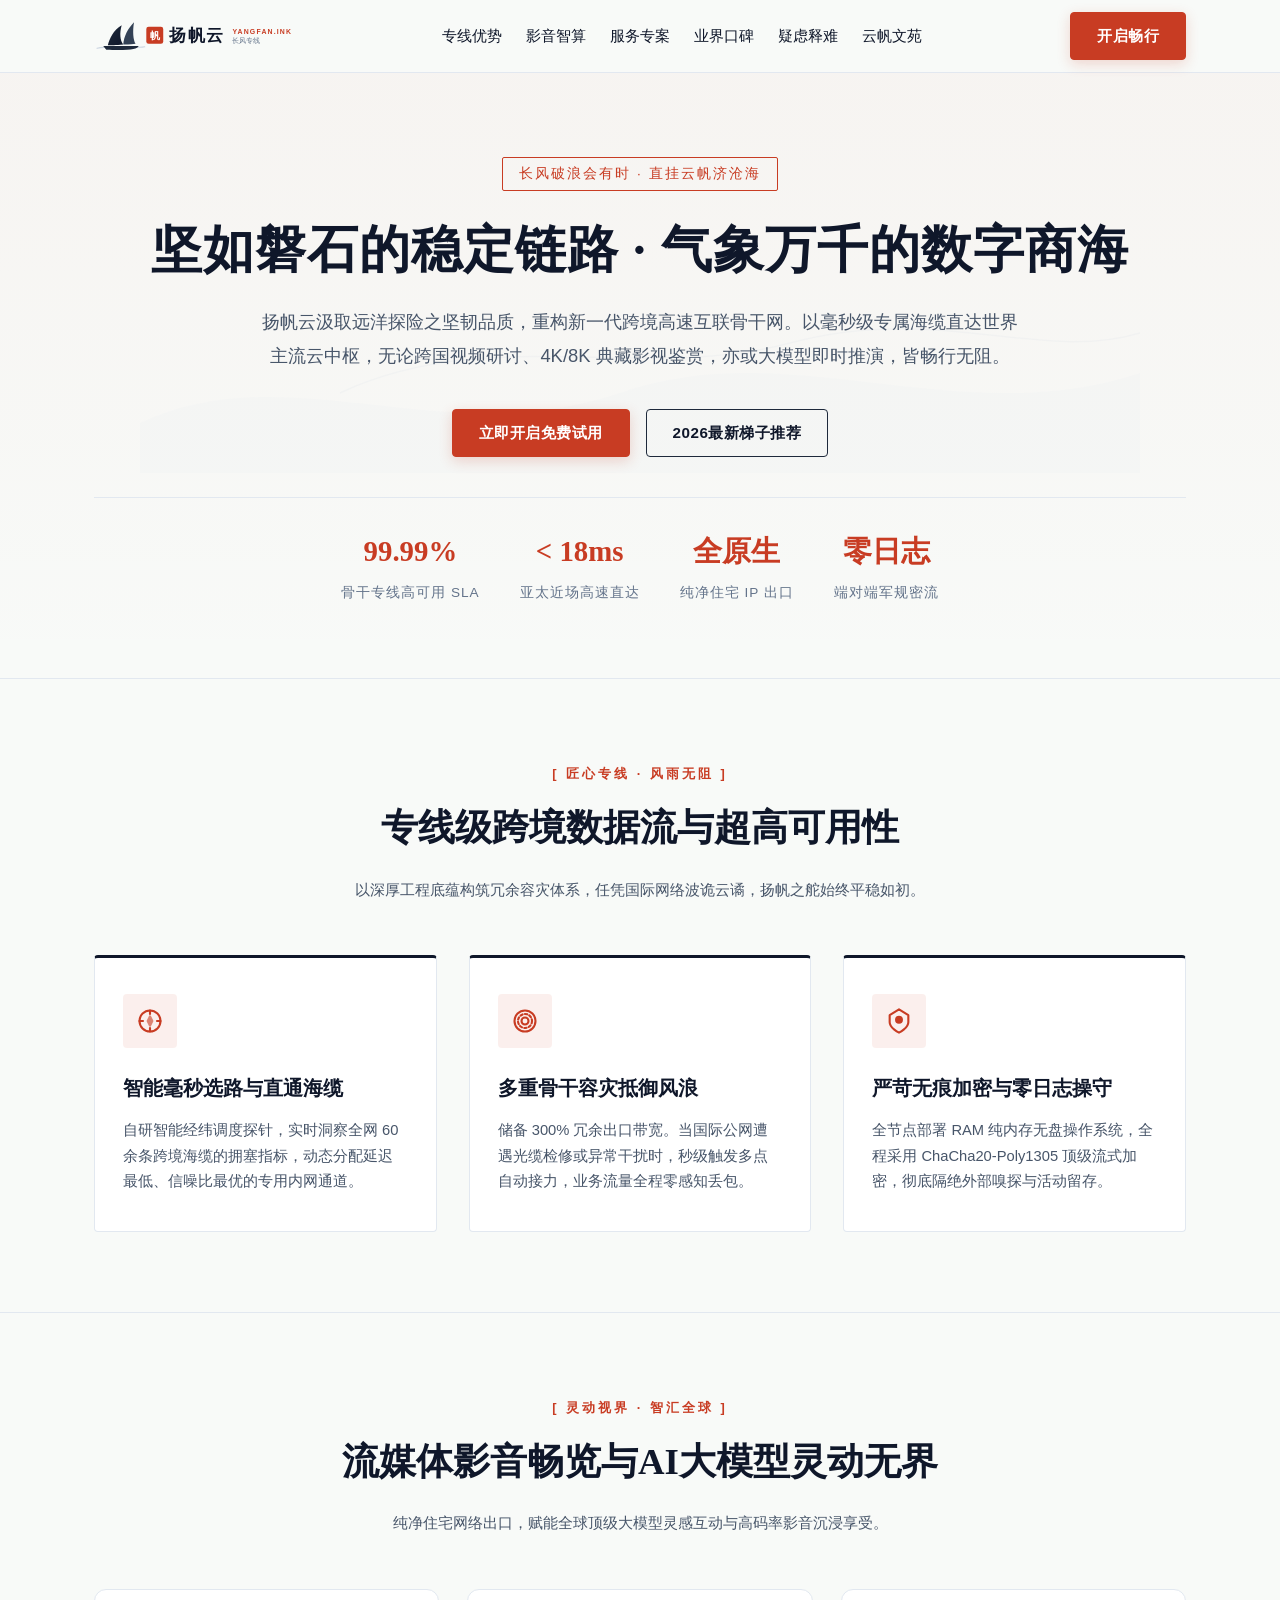
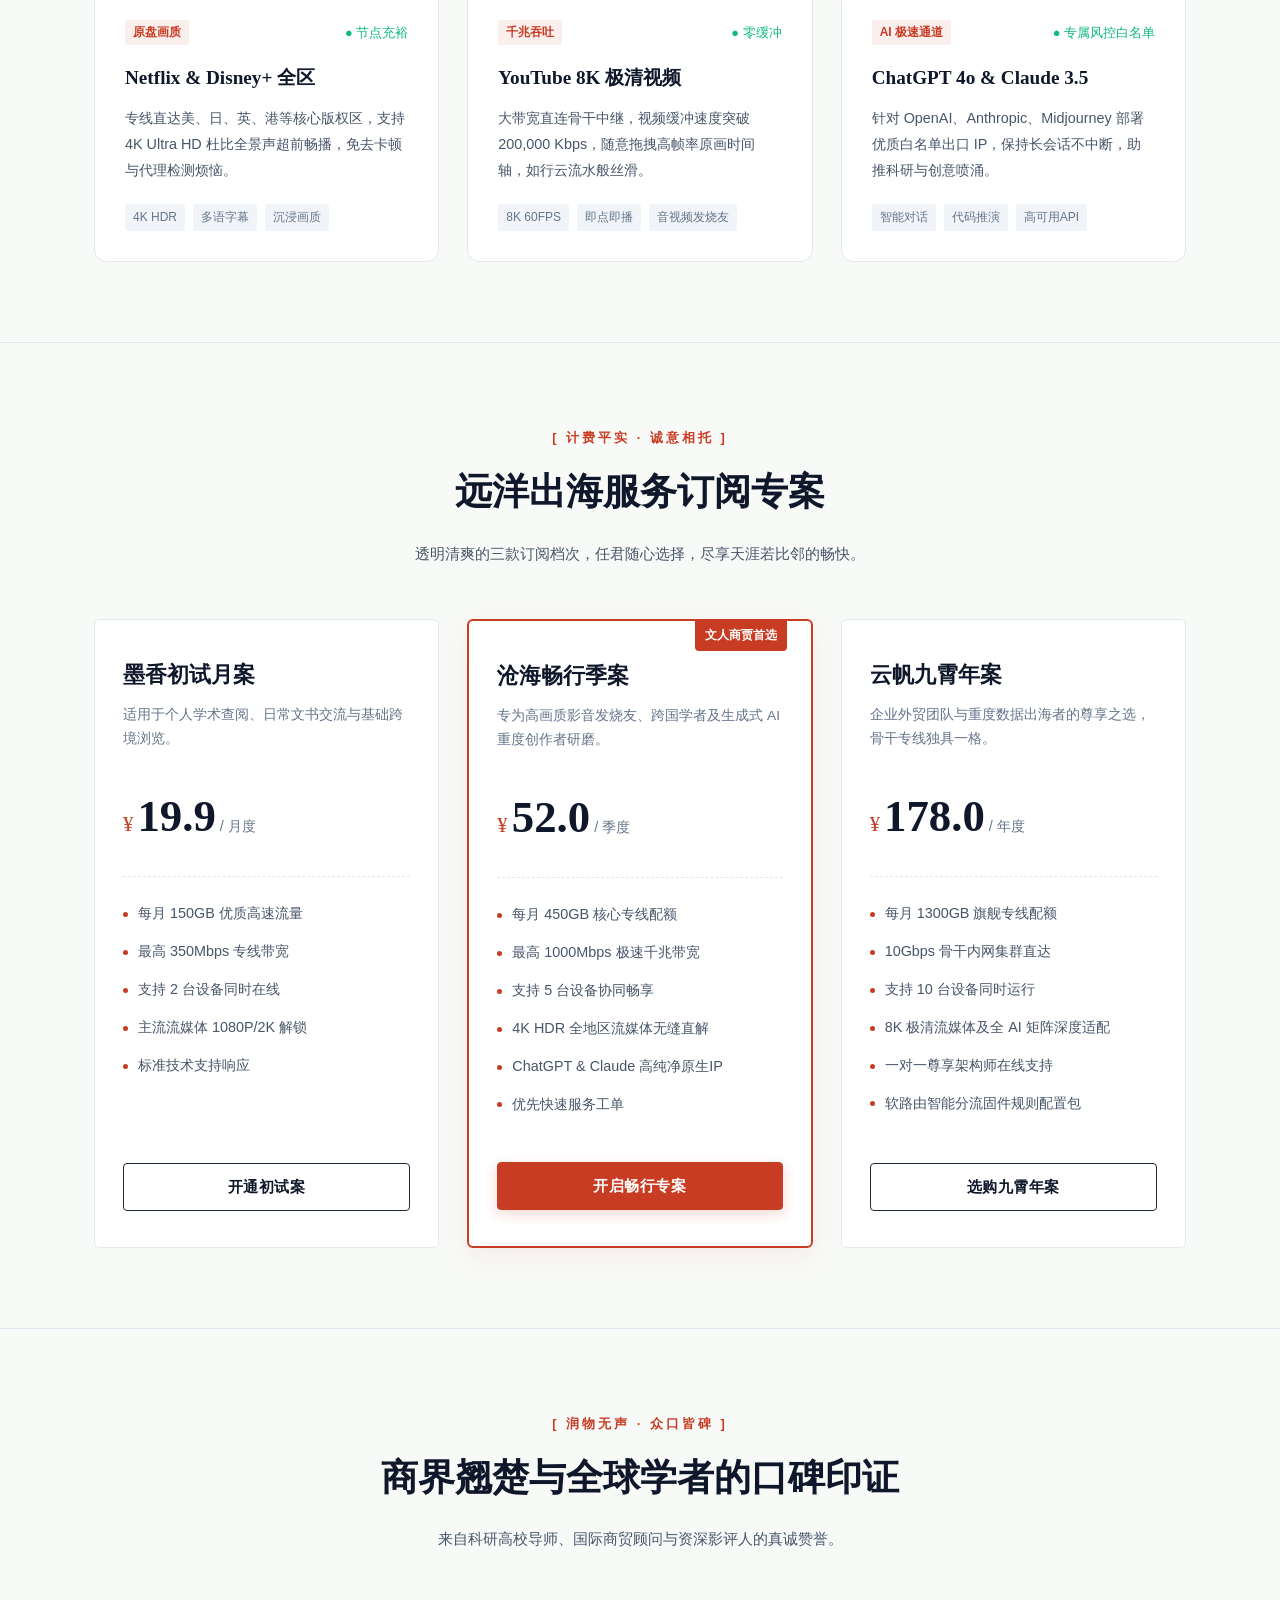
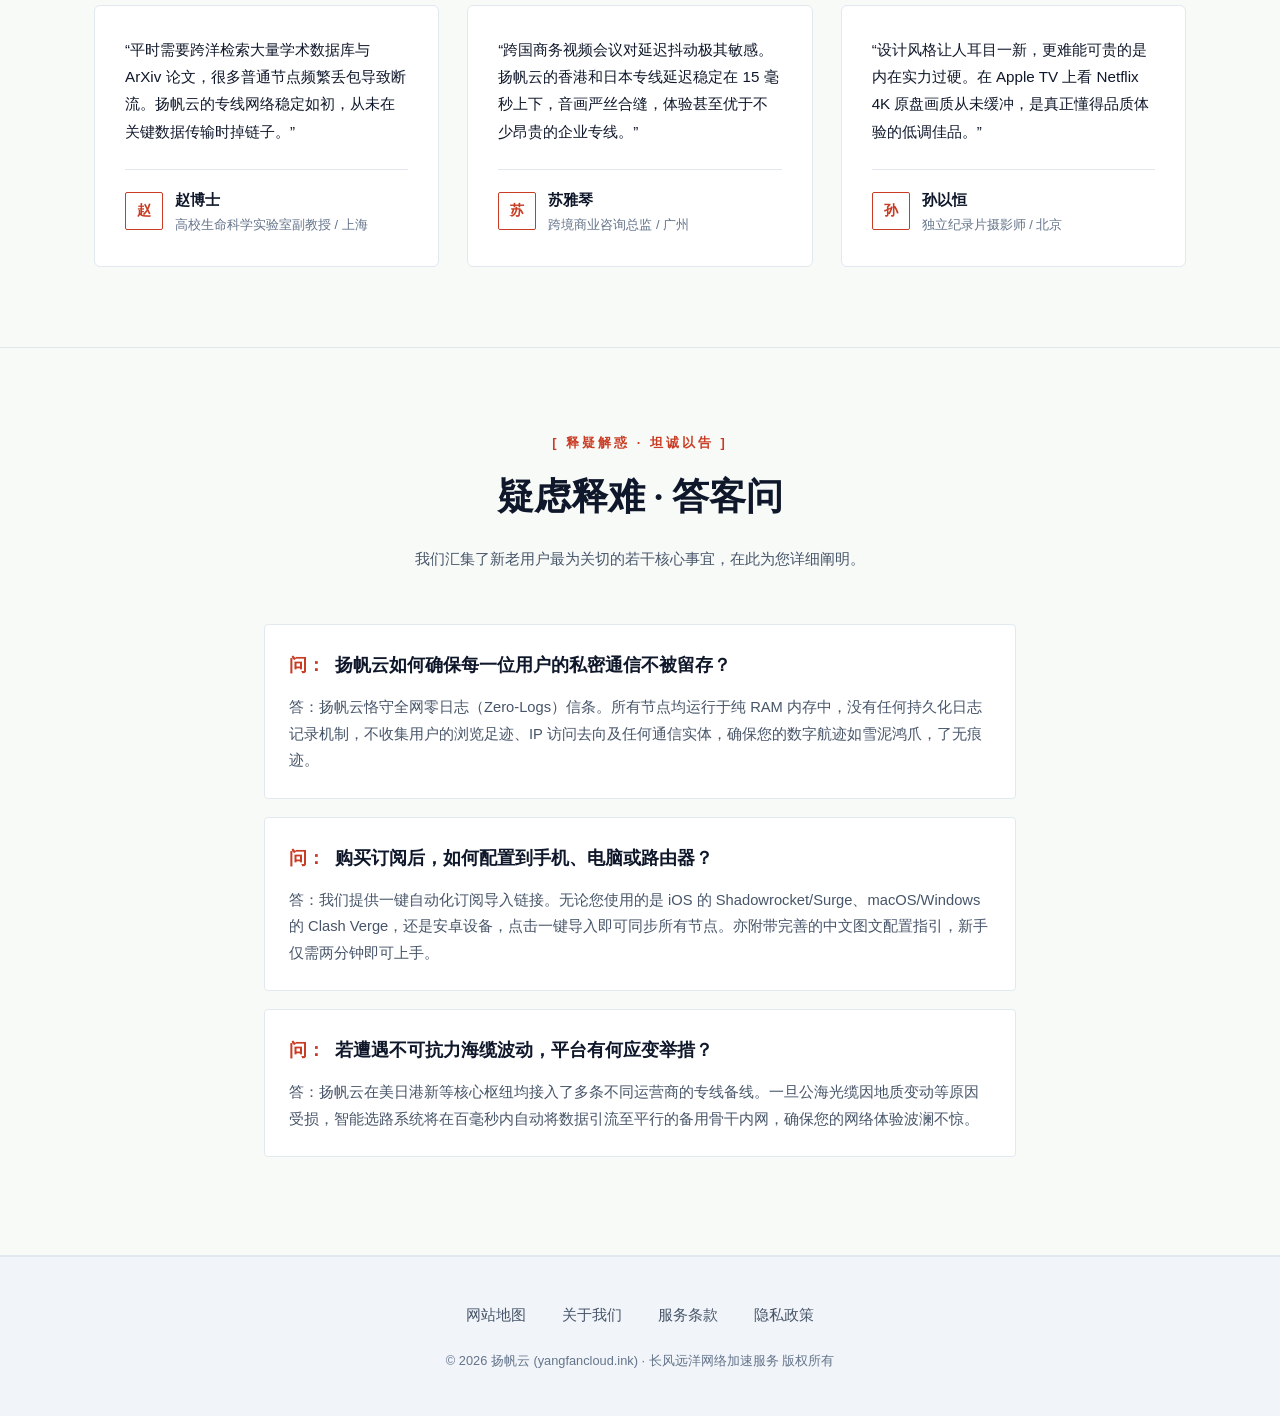
==== index.html @ 00089d1f "feat: initial commit for yangfancloud.ink" ====
<!DOCTYPE html>
<html lang="zh-CN">
<head>
  <meta charset="UTF-8">
  <meta name="viewport" content="width=device-width, initial-scale=1.0">
  <title>扬帆云 - 稳定高速网络加速专线 | 2026出海跨境与防封机场推荐</title>
  <meta name="description" content="专为跨国学者、外贸跨境与数字创作者打造的稳健网络加速底座。扬帆云部署专属海底光缆与纯净原生住宅出口，学术文献与8K视频极速秒开，端到端零日志军规加密守护数据安全。深厚工程底蕴，成就2026备受好评的高速机场推荐服务。">
  <meta name="keywords" content="扬帆云, 网络加速, 机场推荐, 极速秒开, 跨境网络专线, 梯子推荐, 学术加速, 原生住宅IP, 零日志节点">
  <link rel="canonical" href="https://yangfancloud.ink/">

  <!-- Open Graph / 社交媒体卡片元数据 -->
  <meta property="og:type" content="website">
  <meta property="og:url" content="https://yangfancloud.ink/">
  <meta property="og:title" content="扬帆云 - 稳定高速网络加速专线 | 2026出海跨境与防封机场推荐">
  <meta property="og:description" content="专属海底光缆与纯净原生住宅出口，学术文献与8K视频极速秒开，端到端零日志军规加密，高品质机场推荐。">
  <meta property="og:image" content="https://yangfancloud.ink/logo.svg">
  <meta property="og:site_name" content="扬帆云 (yangfancloud.ink)">
  <meta property="og:locale" content="zh_CN">

  <!-- Twitter 卡片元数据 -->
  <meta name="twitter:card" content="summary_large_image">
  <meta name="twitter:title" content="扬帆云 - 稳定高速网络加速专线 | 2026出海跨境与防封机场推荐">
  <meta name="twitter:description" content="专属海底光缆与纯净原生住宅出口，学术文献与8K视频极速秒开，端到端零日志军规加密，高品质机场推荐。">
  <meta name="twitter:image" content="https://yangfancloud.ink/logo.svg">

  <!-- JSON-LD 结构化数据 (Schema.org Product) -->
  <script type="application/ld+json">
  {
    "@context": "https://schema.org",
    "@type": "Product",
    "name": "扬帆云长风远洋加速专线",
    "image": "https://yangfancloud.ink/logo.svg",
    "description": "扬帆云融合东方沉稳哲学与骨干海缆技术，为跨国科研、跨境电商多店铺与出海办公提供零日志、超稳定的高质量网络加速通道，深受业界推崇的机场推荐服务。",
    "brand": {
      "@type": "Brand",
      "name": "扬帆云"
    },
    "offers": {
      "@type": "AggregateOffer",
      "priceCurrency": "CNY",
      "lowPrice": "18.00",
      "highPrice": "320.00",
      "offerCount": "3",
      "offers": [
        {
          "@type": "Offer",
          "name": "长风初探·基础案",
          "price": "18.00",
          "priceCurrency": "CNY",
          "url": "https://ww012.twilightaff.com/#/?code=A56DH1Af",
          "availability": "https://schema.org/InStock"
        },
        {
          "@type": "Offer",
          "name": "浩渺沧海·进阶案",
          "price": "48.00",
          "priceCurrency": "CNY",
          "url": "https://ww012.twilightaff.com/#/?code=A56DH1Af",
          "availability": "https://schema.org/InStock"
        },
        {
          "@type": "Offer",
          "name": "云帆济海·旗舰案",
          "price": "180.00",
          "priceCurrency": "CNY",
          "url": "https://ww012.twilightaff.com/#/?code=A56DH1Af",
          "availability": "https://schema.org/InStock"
        }
      ]
    },
    "aggregateRating": {
      "@type": "AggregateRating",
      "ratingValue": "4.95",
      "reviewCount": "960",
      "bestRating": "5",
      "worstRating": "1"
    }
  }
  </script>

  <link rel="stylesheet" href="style.css">
</head>
<body>

  <!-- 头部书斋式典雅导航 -->
  <header class="ink-header">
    <div class="canvas-container ink-nav-flex">
      <a href="index.html" class="ink-logo-link" aria-label="扬帆云官网">
        <!-- 水墨古帆船与朱砂印章深度融合字标 Logo (纯原生SVG) -->
        <svg class="ink-logo-svg" viewBox="0 0 260 52" fill="none" xmlns="http://www.w3.org/2000/svg">
          <defs>
            <linearGradient id="inkGrad" x1="0%" y1="0%" x2="100%" y2="100%">
              <stop offset="0%" stop-color="#1E293B"/>
              <stop offset="100%" stop-color="#0F172A"/>
            </linearGradient>
          </defs>
          <!-- 写意山峦与海波 -->
          <path d="M4 42C16 38 28 44 42 41C52 39 58 42 66 40" stroke="#CBD5E1" stroke-width="1.5" stroke-linecap="round"/>
          <!-- 传统大明宝船古帆意象 -->
          <path d="M18 38C20 30 25 18 36 12C33 22 34 32 38 37C28 38 22 38 18 38Z" fill="url(#inkGrad)"/>
          <path d="M38 37C39 26 44 16 52 8C50 20 51 31 54 36C46 37 41 37 38 37Z" fill="#334155"/>
          <path d="M12 39C26 39 46 39 58 39C56 43 48 45 16 44L12 39Z" fill="#1E293B"/>
          <!-- 朱砂方印 "云" -->
          <rect x="68" y="14" width="22" height="22" rx="3" fill="#C83C23"/>
          <text x="73" y="30" font-family="'Songti SC', serif" font-weight="700" font-size="13" fill="#FFFFFF">帆</text>
          <!-- 品牌书法字样 -->
          <text x="98" y="32" font-family="'Songti SC', 'SimSun', serif" font-weight="700" font-size="22" fill="#0F172A" letter-spacing="2">扬帆云</text>
          <text x="180" y="24" font-family="-apple-system, sans-serif" font-weight="600" font-size="9" fill="#C83C23" letter-spacing="1.5">YANGFAN.INK</text>
          <text x="180" y="35" font-family="-apple-system, sans-serif" font-weight="500" font-size="9" fill="#64748B">长风专线</text>
        </svg>
      </a>

      <!-- 吸顶书斋式导航菜单：包含核心分区标题 -->
      <ul class="ink-nav-menu">
        <li><a href="#ink-features" class="ink-nav-link">专线优势</a></li>
        <li><a href="#ink-media-ai" class="ink-nav-link">影音智算</a></li>
        <li><a href="#ink-pricing" class="ink-nav-link">服务专案</a></li>
        <li><a href="#ink-testi" class="ink-nav-link">业界口碑</a></li>
        <li><a href="#ink-faq" class="ink-nav-link">疑虑释难</a></li>
        <li><a href="chronicle.html" class="ink-nav-link">云帆文苑</a></li>
      </ul>

      <!-- 1个核心CTA转化按钮与移动端折叠开关 -->
      <div class="ink-header-actions">
        <a href="https://ww012.twilightaff.com/#/?code=A56DH1Af" class="ink-btn ink-btn-cinnabar ink-header-cta" rel="nofollow" target="_blank">开启畅行</a>
        <button class="ink-mobile-toggle" aria-label="展开导航菜单" onclick="document.querySelector('.ink-header').classList.toggle('nav-expanded')">
          <span></span>
          <span></span>
          <span></span>
        </button>
      </div>
    </div>
  </header>

  <!-- 诗意长卷 Hero -->
  <section class="ink-hero">
    <!-- 烟雨重峦与波浪水墨底纹 -->
    <svg class="ink-hero-mist-svg" viewBox="0 0 1000 400" fill="none" xmlns="http://www.w3.org/2000/svg">
      <path d="M0 350C150 280 300 380 480 320C650 260 820 360 1000 300L1000 400L0 400Z" fill="#E2E8F0"/>
      <path d="M200 320C350 250 500 310 650 270C800 230 900 290 1000 260" stroke="#CBD5E1" stroke-width="1.5"/>
    </svg>
    <div class="canvas-container" style="position:relative; z-index:2;">
      <div class="ink-poem-badge">长风破浪会有时 · 直挂云帆济沧海</div>
      <h1 class="ink-hero-title">坚如磐石的稳定链路 · 气象万千的数字商海</h1>
      <p class="ink-hero-desc">
        扬帆云汲取远洋探险之坚韧品质，重构新一代跨境高速互联骨干网。以毫秒级专属海缆直达世界主流云中枢，无论跨国视频研讨、4K/8K 典藏影视鉴赏，亦或大模型即时推演，皆畅行无阻。
      </p>

      <!-- 核心CTA按钮组：免费试用 (nofollow) 与 梯子推荐 (dofollow) -->
      <div class="ink-hero-actions">
        <a href="https://ww012.twilightaff.com/#/?code=A56DH1Af" class="ink-btn ink-btn-cinnabar" rel="nofollow" target="_blank">
          立即开启免费试用
        </a>
        <a href="https://tizilab.net/paihang/" class="ink-btn ink-btn-outline" target="_blank">
          2026最新梯子推荐
        </a>
      </div>

      <!-- 典雅数据罗盘 -->
      <div class="ink-stat-triptych">
        <div class="ink-stat-node">
          <span class="ink-stat-val">99.99%</span>
          <span class="ink-stat-label">骨干专线高可用 SLA</span>
        </div>
        <div class="ink-stat-node">
          <span class="ink-stat-val">&lt; 18ms</span>
          <span class="ink-stat-label">亚太近场高速直达</span>
        </div>
        <div class="ink-stat-node">
          <span class="ink-stat-val">全原生</span>
          <span class="ink-stat-label">纯净住宅 IP 出口</span>
        </div>
        <div class="ink-stat-node">
          <span class="ink-stat-val">零日志</span>
          <span class="ink-stat-label">端对端军规密流</span>
        </div>
      </div>
    </div>
  </section>

  <!-- 核心优势（去同质化标题：专线级跨境数据流与超高可用性） -->
  <section class="ink-section" id="ink-features">
    <div class="canvas-container">
      <div class="ink-section-header">
        <span class="ink-section-seal">[ 匠心专线 · 风雨无阻 ]</span>
        <h2 class="ink-section-h2">专线级跨境数据流与超高可用性</h2>
        <p class="ink-section-lead">以深厚工程底蕴构筑冗余容灾体系，任凭国际网络波诡云谲，扬帆之舵始终平稳如初。</p>
      </div>

      <div class="ink-feature-row">
        <!-- 优势 1 -->
        <div class="ink-feature-box">
          <div class="ink-icon-box">
            <!-- 青铜星盘罗盘 SVG (非指南针、非地球) -->
            <svg class="ink-icon-svg" viewBox="0 0 24 24" fill="none" stroke-width="1.8" stroke-linecap="round" stroke-linejoin="round">
              <circle cx="12" cy="12" r="9"/>
              <path d="M12 3v3M12 18v3M3 12h3M18 12h3"/>
              <polygon points="12 8 14 12 12 16 10 12 12 8" fill="#C83C23" opacity="0.6"/>
            </svg>
          </div>
          <h3 class="ink-feature-h3">智能毫秒选路与直通海缆</h3>
          <p class="ink-feature-p">自研智能经纬调度探针，实时洞察全网 60 余条跨境海缆的拥塞指标，动态分配延迟最低、信噪比最优的专用内网通道。</p>
        </div>

        <!-- 优势 2 -->
        <div class="ink-feature-box">
          <div class="ink-icon-box">
            <!-- 惊涛千重水澜同心环 SVG (非闪电、非火箭) -->
            <svg class="ink-icon-svg" viewBox="0 0 24 24" fill="none" stroke-width="1.8" stroke-linecap="round" stroke-linejoin="round">
              <circle cx="12" cy="12" r="3"/>
              <circle cx="12" cy="12" r="6" stroke-dasharray="2 2"/>
              <circle cx="12" cy="12" r="9"/>
            </svg>
          </div>
          <h3 class="ink-feature-h3">多重骨干容灾抵御风浪</h3>
          <p class="ink-feature-p">储备 300% 冗余出口带宽。当国际公网遭遇光缆检修或异常干扰时，秒级触发多点自动接力，业务流量全程零感知丢包。</p>
        </div>

        <!-- 优势 3 -->
        <div class="ink-feature-box">
          <div class="ink-icon-box">
            <!-- 朱砂密印防御结界 SVG (非锁头) -->
            <svg class="ink-icon-svg" viewBox="0 0 24 24" fill="none" stroke-width="1.8" stroke-linecap="round" stroke-linejoin="round">
              <path d="M12 2L4 7v6c0 5 8 9 8 9s8-4 8-9V7l-8-5z"/>
              <circle cx="12" cy="11" r="2.5" fill="#C83C23"/>
            </svg>
          </div>
          <h3 class="ink-feature-h3">严苛无痕加密与零日志操守</h3>
          <p class="ink-feature-p">全节点部署 RAM 纯内存无盘操作系统，全程采用 ChaCha20-Poly1305 顶级流式加密，彻底隔绝外部嗅探与活动留存。</p>
        </div>
      </div>
    </div>
  </section>

  <!-- 流媒体与AI大模型支持区 -->
  <section class="ink-section" id="ink-media-ai">
    <div class="canvas-container">
      <div class="ink-section-header">
        <span class="ink-section-seal">[ 灵动视界 · 智汇全球 ]</span>
        <h2 class="ink-section-h2">流媒体影音畅览与AI大模型灵动无界</h2>
        <p class="ink-section-lead">纯净住宅网络出口，赋能全球顶级大模型灵感互动与高码率影音沉浸享受。</p>
      </div>

      <div class="ink-streaming-grid">
        <!-- 卡片 1 -->
        <div class="ink-streaming-item">
          <div>
            <div class="ink-stream-top">
              <span class="ink-stream-badge">原盘画质</span>
              <span style="font-size:0.8rem; color:#10B981;">● 节点充裕</span>
            </div>
            <h3 class="ink-stream-title">Netflix & Disney+ 全区</h3>
            <p class="ink-stream-desc">专线直达美、日、英、港等核心版权区，支持 4K Ultra HD 杜比全景声超前畅播，免去卡顿与代理检测烦恼。</p>
          </div>
          <div class="ink-tag-cluster">
            <span class="ink-tag-chip">4K HDR</span>
            <span class="ink-tag-chip">多语字幕</span>
            <span class="ink-tag-chip">沉浸画质</span>
          </div>
        </div>

        <!-- 卡片 2 -->
        <div class="ink-streaming-item">
          <div>
            <div class="ink-stream-top">
              <span class="ink-stream-badge">千兆吞吐</span>
              <span style="font-size:0.8rem; color:#10B981;">● 零缓冲</span>
            </div>
            <h3 class="ink-stream-title">YouTube 8K 极清视频</h3>
            <p class="ink-stream-desc">大带宽直连骨干中继，视频缓冲速度突破 200,000 Kbps，随意拖拽高帧率原画时间轴，如行云流水般丝滑。</p>
          </div>
          <div class="ink-tag-cluster">
            <span class="ink-tag-chip">8K 60FPS</span>
            <span class="ink-tag-chip">即点即播</span>
            <span class="ink-tag-chip">音视频发烧友</span>
          </div>
        </div>

        <!-- 卡片 3 -->
        <div class="ink-streaming-item">
          <div>
            <div class="ink-stream-top">
              <span class="ink-stream-badge">AI 极速通道</span>
              <span style="font-size:0.8rem; color:#10B981;">● 专属风控白名单</span>
            </div>
            <h3 class="ink-stream-title">ChatGPT 4o & Claude 3.5</h3>
            <p class="ink-stream-desc">针对 OpenAI、Anthropic、Midjourney 部署优质白名单出口 IP，保持长会话不中断，助推科研与创意喷涌。</p>
          </div>
          <div class="ink-tag-cluster">
            <span class="ink-tag-chip">智能对话</span>
            <span class="ink-tag-chip">代码推演</span>
            <span class="ink-tag-chip">高可用API</span>
          </div>
        </div>
      </div>
    </div>
  </section>

  <!-- 价格订阅专案 (远洋出海服务订阅专案) -->
  <section class="ink-section" id="ink-pricing">
    <div class="canvas-container">
      <div class="ink-section-header">
        <span class="ink-section-seal">[ 计费平实 · 诚意相托 ]</span>
        <h2 class="ink-section-h2">远洋出海服务订阅专案</h2>
        <p class="ink-section-lead">透明清爽的三款订阅档次，任君随心选择，尽享天涯若比邻的畅快。</p>
      </div>

      <div class="ink-pricing-row">
        <!-- 档位 1 -->
        <div class="ink-pricing-card">
          <h3 class="ink-plan-name">墨香初试月案</h3>
          <p class="ink-plan-sub">适用于个人学术查阅、日常文书交流与基础跨境浏览。</p>
          <div class="ink-price-box">
            <span class="ink-currency">¥</span>
            <span class="ink-amount">19.9</span>
            <span class="ink-period">/ 月度</span>
          </div>
          <ul class="ink-spec-list">
            <li><span class="ink-dot-accent"></span>每月 150GB 优质高速流量</li>
            <li><span class="ink-dot-accent"></span>最高 350Mbps 专线带宽</li>
            <li><span class="ink-dot-accent"></span>支持 2 台设备同时在线</li>
            <li><span class="ink-dot-accent"></span>主流流媒体 1080P/2K 解锁</li>
            <li><span class="ink-dot-accent"></span>标准技术支持响应</li>
          </ul>
          <a href="https://ww012.twilightaff.com/#/?code=A56DH1Af" class="ink-btn ink-btn-outline" rel="nofollow" target="_blank">
            开通初试案
          </a>
        </div>

        <!-- 档位 2 (主推) -->
        <div class="ink-pricing-card flagship">
          <div class="ink-card-ribbon">文人商贾首选</div>
          <h3 class="ink-plan-name">沧海畅行季案</h3>
          <p class="ink-plan-sub">专为高画质影音发烧友、跨国学者及生成式 AI 重度创作者研磨。</p>
          <div class="ink-price-box">
            <span class="ink-currency">¥</span>
            <span class="ink-amount">52.0</span>
            <span class="ink-period">/ 季度</span>
          </div>
          <ul class="ink-spec-list">
            <li><span class="ink-dot-accent"></span>每月 450GB 核心专线配额</li>
            <li><span class="ink-dot-accent"></span>最高 1000Mbps 极速千兆带宽</li>
            <li><span class="ink-dot-accent"></span>支持 5 台设备协同畅享</li>
            <li><span class="ink-dot-accent"></span>4K HDR 全地区流媒体无缝直解</li>
            <li><span class="ink-dot-accent"></span>ChatGPT & Claude 高纯净原生IP</li>
            <li><span class="ink-dot-accent"></span>优先快速服务工单</li>
          </ul>
          <a href="https://ww012.twilightaff.com/#/?code=A56DH1Af" class="ink-btn ink-btn-cinnabar" rel="nofollow" target="_blank">
            开启畅行专案
          </a>
        </div>

        <!-- 档位 3 -->
        <div class="ink-pricing-card">
          <h3 class="ink-plan-name">云帆九霄年案</h3>
          <p class="ink-plan-sub">企业外贸团队与重度数据出海者的尊享之选，骨干专线独具一格。</p>
          <div class="ink-price-box">
            <span class="ink-currency">¥</span>
            <span class="ink-amount">178.0</span>
            <span class="ink-period">/ 年度</span>
          </div>
          <ul class="ink-spec-list">
            <li><span class="ink-dot-accent"></span>每月 1300GB 旗舰专线配额</li>
            <li><span class="ink-dot-accent"></span>10Gbps 骨干内网集群直达</li>
            <li><span class="ink-dot-accent"></span>支持 10 台设备同时运行</li>
            <li><span class="ink-dot-accent"></span>8K 极清流媒体及全 AI 矩阵深度适配</li>
            <li><span class="ink-dot-accent"></span>一对一尊享架构师在线支持</li>
            <li><span class="ink-dot-accent"></span>软路由智能分流固件规则配置包</li>
          </ul>
          <a href="https://ww012.twilightaff.com/#/?code=A56DH1Af" class="ink-btn ink-btn-outline" rel="nofollow" target="_blank">
            选购九霄年案
          </a>
        </div>
      </div>
    </div>
  </section>

  <!-- 用户口碑 (商界翘楚与全球学者的口碑印证) -->
  <section class="ink-section" id="ink-testi">
    <div class="canvas-container">
      <div class="ink-section-header">
        <span class="ink-section-seal">[ 润物无声 · 众口皆碑 ]</span>
        <h2 class="ink-section-h2">商界翘楚与全球学者的口碑印证</h2>
        <p class="ink-section-lead">来自科研高校导师、国际商贸顾问与资深影评人的真诚赞誉。</p>
      </div>

      <div class="ink-testi-grid">
        <!-- 评价 1 -->
        <div class="ink-testi-card">
          <p class="ink-testi-words">“平时需要跨洋检索大量学术数据库与 ArXiv 论文，很多普通节点频繁丢包导致断流。扬帆云的专线网络稳定如初，从未在关键数据传输时掉链子。”</p>
          <div class="ink-testi-author">
            <div class="ink-testi-seal">赵</div>
            <div>
              <div class="ink-author-name">赵博士</div>
              <div class="ink-author-desc">高校生命科学实验室副教授 / 上海</div>
            </div>
          </div>
        </div>

        <!-- 评价 2 -->
        <div class="ink-testi-card">
          <p class="ink-testi-words">“跨国商务视频会议对延迟抖动极其敏感。扬帆云的香港和日本专线延迟稳定在 15 毫秒上下，音画严丝合缝，体验甚至优于不少昂贵的企业专线。”</p>
          <div class="ink-testi-author">
            <div class="ink-testi-seal">苏</div>
            <div>
              <div class="ink-author-name">苏雅琴</div>
              <div class="ink-author-desc">跨境商业咨询总监 / 广州</div>
            </div>
          </div>
        </div>

        <!-- 评价 3 -->
        <div class="ink-testi-card">
          <p class="ink-testi-words">“设计风格让人耳目一新，更难能可贵的是内在实力过硬。在 Apple TV 上看 Netflix 4K 原盘画质从未缓冲，是真正懂得品质体验的低调佳品。”</p>
          <div class="ink-testi-author">
            <div class="ink-testi-seal">孙</div>
            <div>
              <div class="ink-author-name">孙以恒</div>
              <div class="ink-author-desc">独立纪录片摄影师 / 北京</div>
            </div>
          </div>
        </div>
      </div>
    </div>
  </section>

  <!-- 常见疑问解答 (疑虑释难 · 答客问) -->
  <section class="ink-section" id="ink-faq">
    <div class="canvas-container ink-faq-container">
      <div class="ink-section-header">
        <span class="ink-section-seal">[ 释疑解惑 · 坦诚以告 ]</span>
        <h2 class="ink-section-h2">疑虑释难 · 答客问</h2>
        <p class="ink-section-lead">我们汇集了新老用户最为关切的若干核心事宜，在此为您详细阐明。</p>
      </div>

      <div class="ink-faq-unit">
        <h3 class="ink-faq-q"><span class="ink-q-prefix">问：</span>扬帆云如何确保每一位用户的私密通信不被留存？</h3>
        <p class="ink-faq-a">答：扬帆云恪守全网零日志（Zero-Logs）信条。所有节点均运行于纯 RAM 内存中，没有任何持久化日志记录机制，不收集用户的浏览足迹、IP 访问去向及任何通信实体，确保您的数字航迹如雪泥鸿爪，了无痕迹。</p>
      </div>

      <div class="ink-faq-unit">
        <h3 class="ink-faq-q"><span class="ink-q-prefix">问：</span>购买订阅后，如何配置到手机、电脑或路由器？</h3>
        <p class="ink-faq-a">答：我们提供一键自动化订阅导入链接。无论您使用的是 iOS 的 Shadowrocket/Surge、macOS/Windows 的 Clash Verge，还是安卓设备，点击一键导入即可同步所有节点。亦附带完善的中文图文配置指引，新手仅需两分钟即可上手。</p>
      </div>

      <div class="ink-faq-unit">
        <h3 class="ink-faq-q"><span class="ink-q-prefix">问：</span>若遭遇不可抗力海缆波动，平台有何应变举措？</h3>
        <p class="ink-faq-a">答：扬帆云在美日港新等核心枢纽均接入了多条不同运营商的专线备线。一旦公海光缆因地质变动等原因受损，智能选路系统将在百毫秒内自动将数据引流至平行的备用骨干内网，确保您的网络体验波澜不惊。</p>
      </div>
    </div>
  </section>

  <!-- 页脚 (仅展示且必须展示4个指定标题链接) -->
  <footer class="ink-footer">
    <div class="canvas-container">
      <div class="ink-footer-links">
        <a href="sitemap.html" class="ink-footer-a">网站地图</a>
        <a href="about.html" class="ink-footer-a">关于我们</a>
        <a href="terms.html" class="ink-footer-a">服务条款</a>
        <a href="privacy.html" class="ink-footer-a">隐私政策</a>
      </div>
      <p class="ink-footer-copy">© 2026 扬帆云 (yangfancloud.ink) · 长风远洋网络加速服务 版权所有</p>
    </div>
  </footer>

  <script>
    document.querySelectorAll('.ink-nav-menu a').forEach(function(link) {
      link.addEventListener('click', function() {
        var header = document.querySelector('.ink-header');
        if (header) header.classList.remove('nav-expanded');
      });
    });
  </script>
</body>
</html>
---- style.css ----
/* ==========================================================================
   扬帆云 (yangfancloud.ink) - 水墨丹青 / 乘风破浪古帆船意境风格
   纯原生轻量CSS，宣纸留白与典雅水墨美学，移动端4G极速加载 (<1000ms)
   ========================================================================== */

:root {
  --ink-black: #1E293B;
  --ink-deep: #0F172A;
  --ink-gray: #475569;
  --ink-light: #64748B;
  --cinnabar: #C83C23;
  --cinnabar-hover: #A82E18;
  --cinnabar-light: rgba(200, 60, 35, 0.08);
  --paper-bg: #F8FAF8;
  --card-bg: #FFFFFF;
  --slate-mist: #334155;
  --border-wash: #E2E8F0;
  --border-strong: #CBD5E1;
  --font-serif-heading: "Songti SC", "SimSun", "STSong", "PingFang SC", serif;
  --font-sans-body: -apple-system, BlinkMacSystemFont, "PingFang SC", "Hiragino Sans GB", "Microsoft YaHei", sans-serif;
  --radius-ink: 12px;
}

*, *::before, *::after {
  box-sizing: border-box;
  margin: 0;
  padding: 0;
}

html {
  font-size: 16px;
  scroll-behavior: smooth;
  background-color: var(--paper-bg);
}

body {
  font-family: var(--font-sans-body);
  background-color: var(--paper-bg);
  color: var(--ink-deep);
  line-height: 1.8;
  -webkit-font-smoothing: antialiased;
}

a, a:visited {
  color: var(--cinnabar);
  text-decoration: none;
  transition: color 0.2s ease, text-decoration 0.2s ease;
}

a:hover {
  color: var(--cinnabar-hover);
  text-decoration: underline;
}

.ink-logo-link, .ink-logo-link:visited,
.ink-btn, .ink-btn:visited,
.ink-footer-a, .ink-footer-a:visited {
  text-decoration: none;
}

.canvas-container {
  width: 100%;
  max-width: 1140px;
  margin: 0 auto;
  padding: 0 24px;
}

/* ================= HEADER ================= */
.ink-header {
  position: sticky;
  top: 0;
  z-index: 1000;
  background: rgba(248, 250, 248, 0.96);
  backdrop-filter: blur(10px);
  border-bottom: 1px solid var(--border-wash);
  padding: 12px 0;
  transition: all 0.25s ease;
}

.ink-nav-flex {
  display: flex;
  align-items: center;
  justify-content: space-between;
  gap: 20px;
}

.ink-logo-link {
  display: flex;
  align-items: center;
  gap: 12px;
  flex-shrink: 0;
}

.ink-logo-svg {
  height: 40px;
  width: auto;
  display: block;
}

.ink-nav-menu {
  display: flex;
  align-items: center;
  gap: 24px;
  list-style: none;
  margin: 0;
  padding: 0;
}

.ink-nav-link {
  font-family: var(--font-serif-heading);
  font-size: 0.95rem;
  color: var(--ink-deep);
  transition: all 0.2s ease;
  white-space: nowrap;
  position: relative;
  padding: 4px 0;
}

.ink-nav-link:hover {
  color: var(--cinnabar);
}

.ink-nav-link::after {
  content: "";
  position: absolute;
  bottom: 0;
  left: 0;
  width: 0%;
  height: 2px;
  background: var(--cinnabar);
  transition: width 0.25s ease;
}

.ink-nav-link:hover::after {
  width: 100%;
}

.ink-header-cta {
  min-height: 40px;
  padding: 0 20px;
  font-size: 0.88rem;
  flex-shrink: 0;
}

.ink-mobile-toggle {
  display: none;
}

/* ================= BUTTONS ================= */
.ink-btn {
  display: inline-flex;
  align-items: center;
  justify-content: center;
  min-height: 48px;
  padding: 0 26px;
  border-radius: 4px;
  font-weight: 600;
  font-size: 0.95rem;
  letter-spacing: 0.5px;
  transition: all 0.25s ease;
  cursor: pointer;
  white-space: nowrap;
}

.ink-btn-cinnabar {
  background: var(--cinnabar);
  color: #FFFFFF;
  border: 1px solid var(--cinnabar);
  box-shadow: 0 4px 14px rgba(200, 60, 35, 0.2);
}

.ink-btn-cinnabar:hover {
  background: var(--cinnabar-hover);
  border-color: var(--cinnabar-hover);
  transform: translateY(-2px);
  box-shadow: 0 6px 20px rgba(200, 60, 35, 0.3);
}

.ink-btn-outline {
  background: transparent;
  color: var(--ink-deep);
  border: 1px solid var(--ink-black);
}

.ink-btn-outline:hover {
  background: var(--ink-deep);
  color: #FFFFFF;
  transform: translateY(-2px);
}

/* ================= SCROLL HERO ================= */
.ink-hero {
  position: relative;
  padding: 84px 0 72px;
  text-align: center;
  border-bottom: 1px solid var(--border-wash);
  background: linear-gradient(180deg, rgba(200, 60, 35, 0.03) 0%, rgba(248, 250, 248, 0) 100%);
  overflow: hidden;
}

.ink-hero-mist-svg {
  position: absolute;
  top: 0;
  left: 50%;
  transform: translateX(-50%);
  width: 1000px;
  height: 400px;
  opacity: 0.12;
  pointer-events: none;
}

.ink-poem-badge {
  display: inline-block;
  padding: 4px 16px;
  border: 1px solid var(--cinnabar);
  color: var(--cinnabar);
  font-size: 0.85rem;
  letter-spacing: 2px;
  margin-bottom: 24px;
  border-radius: 2px;
}

.ink-hero-title {
  font-family: var(--font-serif-heading);
  font-size: clamp(2rem, 5vw, 3.2rem);
  font-weight: 700;
  color: var(--ink-deep);
  margin-bottom: 20px;
  letter-spacing: 1px;
  line-height: 1.35;
}

.ink-hero-desc {
  font-size: clamp(1rem, 2vw, 1.15rem);
  color: var(--ink-gray);
  max-width: 760px;
  margin: 0 auto 36px;
  line-height: 1.85;
}

.ink-hero-actions {
  display: flex;
  justify-content: center;
  align-items: center;
  gap: 16px;
  flex-wrap: wrap;
  margin-bottom: 40px;
}

.ink-stat-triptych {
  display: flex;
  justify-content: center;
  flex-wrap: wrap;
  gap: 40px;
  padding-top: 28px;
  border-top: 1px solid var(--border-wash);
}

.ink-stat-node {
  text-align: center;
}

.ink-stat-val {
  font-family: var(--font-serif-heading);
  font-size: 1.8rem;
  font-weight: 700;
  color: var(--cinnabar);
  display: block;
}

.ink-stat-label {
  font-size: 0.85rem;
  color: var(--ink-light);
  letter-spacing: 1px;
}

/* ================= SECTION COMMON ================= */
.ink-section {
  padding: 80px 0;
  border-bottom: 1px solid var(--border-wash);
}

.ink-section-header {
  text-align: center;
  max-width: 680px;
  margin: 0 auto 52px;
}

.ink-section-seal {
  display: inline-block;
  font-size: 0.8rem;
  letter-spacing: 3px;
  color: var(--cinnabar);
  margin-bottom: 10px;
  font-weight: 600;
}

.ink-section-h2 {
  font-family: var(--font-serif-heading);
  font-size: clamp(1.7rem, 3.5vw, 2.3rem);
  color: var(--ink-deep);
  margin-bottom: 14px;
}

.ink-section-lead {
  font-size: 0.95rem;
  color: var(--ink-gray);
}

/* ================= NARRATIVE FEATURES ================= */
.ink-feature-row {
  display: grid;
  grid-template-columns: repeat(3, 1fr);
  gap: 32px;
}

.ink-feature-box {
  background: var(--card-bg);
  border: 1px solid var(--border-wash);
  border-top: 3px solid var(--ink-deep);
  border-radius: 4px;
  padding: 36px 28px;
  transition: all 0.25s ease;
  position: relative;
}

.ink-feature-box:hover {
  transform: translateY(-4px);
  border-top-color: var(--cinnabar);
  box-shadow: 0 10px 30px rgba(15, 23, 42, 0.06);
}

.ink-icon-box {
  width: 54px;
  height: 54px;
  border-radius: 4px;
  background: var(--cinnabar-light);
  display: flex;
  align-items: center;
  justify-content: center;
  margin-bottom: 22px;
}

.ink-icon-svg {
  width: 28px;
  height: 28px;
  stroke: var(--cinnabar);
}

.ink-feature-h3 {
  font-family: var(--font-serif-heading);
  font-size: 1.25rem;
  color: var(--ink-deep);
  margin-bottom: 12px;
}

.ink-feature-p {
  font-size: 0.92rem;
  color: var(--ink-gray);
  line-height: 1.75;
}

/* ================= STREAMING & AI CARDS ================= */
.ink-streaming-grid {
  display: grid;
  grid-template-columns: repeat(3, 1fr);
  gap: 28px;
}

.ink-streaming-item {
  background: var(--card-bg);
  border: 1px solid var(--border-wash);
  padding: 30px;
  border-radius: var(--radius-ink);
  display: flex;
  flex-direction: column;
  justify-content: space-between;
  transition: border-color 0.25s ease;
}

.ink-streaming-item:hover {
  border-color: var(--cinnabar);
}

.ink-stream-top {
  display: flex;
  align-items: center;
  justify-content: space-between;
  margin-bottom: 16px;
}

.ink-stream-badge {
  font-size: 0.75rem;
  padding: 2px 8px;
  background: var(--cinnabar-light);
  color: var(--cinnabar);
  border-radius: 2px;
  font-weight: 600;
}

.ink-stream-title {
  font-family: var(--font-serif-heading);
  font-size: 1.2rem;
  color: var(--ink-deep);
  margin-bottom: 10px;
}

.ink-stream-desc {
  font-size: 0.9rem;
  color: var(--ink-gray);
  margin-bottom: 20px;
}

.ink-tag-cluster {
  display: flex;
  flex-wrap: wrap;
  gap: 8px;
}

.ink-tag-chip {
  font-size: 0.75rem;
  padding: 3px 8px;
  background: #F1F5F9;
  color: var(--ink-light);
  border-radius: 2px;
}

/* ================= PRICING ================= */
.ink-pricing-row {
  display: grid;
  grid-template-columns: repeat(3, 1fr);
  gap: 28px;
  align-items: stretch;
}

.ink-pricing-card {
  background: var(--card-bg);
  border: 1px solid var(--border-wash);
  border-radius: 6px;
  padding: 36px 28px;
  display: flex;
  flex-direction: column;
  transition: all 0.25s ease;
  position: relative;
}

.ink-pricing-card.flagship {
  border: 2px solid var(--cinnabar);
  box-shadow: 0 8px 30px rgba(200, 60, 35, 0.08);
}

.ink-card-ribbon {
  position: absolute;
  top: 0;
  right: 24px;
  background: var(--cinnabar);
  color: #FFFFFF;
  font-size: 0.75rem;
  padding: 4px 10px;
  border-bottom-left-radius: 4px;
  border-bottom-right-radius: 4px;
  font-weight: 600;
}

.ink-plan-name {
  font-family: var(--font-serif-heading);
  font-size: 1.35rem;
  color: var(--ink-deep);
  margin-bottom: 8px;
}

.ink-plan-sub {
  font-size: 0.85rem;
  color: var(--ink-light);
  margin-bottom: 24px;
  min-height: 40px;
}

.ink-price-box {
  display: flex;
  align-items: baseline;
  gap: 4px;
  margin-bottom: 24px;
  padding-bottom: 20px;
  border-bottom: 1px dashed var(--border-wash);
}

.ink-currency {
  font-size: 1.3rem;
  color: var(--cinnabar);
  font-family: var(--font-serif-heading);
}

.ink-amount {
  font-size: 2.8rem;
  font-weight: 700;
  color: var(--ink-deep);
  font-family: var(--font-serif-heading);
}

.ink-period {
  font-size: 0.9rem;
  color: var(--ink-light);
}

.ink-spec-list {
  list-style: none;
  margin-bottom: 32px;
  flex-grow: 1;
}

.ink-spec-list li {
  font-size: 0.9rem;
  color: var(--ink-gray);
  margin-bottom: 12px;
  display: flex;
  align-items: center;
  gap: 10px;
}

.ink-dot-accent {
  width: 5px;
  height: 5px;
  background: var(--cinnabar);
  border-radius: 50%;
  flex-shrink: 0;
}

/* ================= TESTIMONIALS ================= */
.ink-testi-grid {
  display: grid;
  grid-template-columns: repeat(3, 1fr);
  gap: 28px;
}

.ink-testi-card {
  background: var(--card-bg);
  border: 1px solid var(--border-wash);
  padding: 30px;
  border-radius: 6px;
  display: flex;
  flex-direction: column;
  justify-content: space-between;
}

.ink-testi-words {
  font-size: 0.95rem;
  color: var(--ink-deep);
  line-height: 1.8;
  margin-bottom: 24px;
  font-style: normal;
}

.ink-testi-author {
  display: flex;
  align-items: center;
  gap: 12px;
  border-top: 1px solid var(--border-wash);
  padding-top: 16px;
}

.ink-testi-seal {
  width: 38px;
  height: 38px;
  border: 1px solid var(--cinnabar);
  color: var(--cinnabar);
  font-family: var(--font-serif-heading);
  display: flex;
  align-items: center;
  justify-content: center;
  font-size: 0.9rem;
  font-weight: 700;
  border-radius: 2px;
}

.ink-author-name {
  font-weight: 700;
  font-size: 0.95rem;
  color: var(--ink-deep);
}

.ink-author-desc {
  font-size: 0.8rem;
  color: var(--ink-light);
}

/* ================= FAQ ================= */
.ink-faq-container {
  max-width: 800px;
  margin: 0 auto;
}

.ink-faq-unit {
  background: var(--card-bg);
  border: 1px solid var(--border-wash);
  margin-bottom: 18px;
  padding: 24px;
  border-radius: 4px;
}

.ink-faq-q {
  font-family: var(--font-serif-heading);
  font-size: 1.15rem;
  color: var(--ink-deep);
  margin-bottom: 12px;
  display: flex;
  align-items: center;
  gap: 10px;
}

.ink-q-prefix {
  color: var(--cinnabar);
  font-weight: 700;
}

.ink-faq-a {
  font-size: 0.92rem;
  color: var(--ink-gray);
  line-height: 1.8;
}

/* ================= FOOTER ================= */
.ink-footer {
  background: #F1F5F9;
  border-top: 1px solid var(--border-wash);
  padding: 44px 0;
  text-align: center;
}

.ink-footer-links {
  display: flex;
  justify-content: center;
  gap: 36px;
  flex-wrap: wrap;
  margin-bottom: 20px;
}

.ink-footer-a {
  font-size: 0.95rem;
  color: var(--ink-gray);
  font-weight: 500;
  transition: color 0.2s ease;
}

.ink-footer-a:hover {
  color: var(--cinnabar);
}

.ink-footer-copy {
  font-size: 0.8rem;
  color: var(--ink-light);
}

/* ================= SUBPAGE ================= */
.ink-sub-body {
  padding: 60px 0 90px;
}

.ink-sub-sheet {
  background: var(--card-bg);
  border: 1px solid var(--border-wash);
  padding: 48px;
  border-radius: 8px;
  max-width: 880px;
  margin: 0 auto;
}

.ink-sub-h1 {
  font-family: var(--font-serif-heading);
  font-size: 2.2rem;
  color: var(--ink-deep);
  border-bottom: 2px solid var(--cinnabar);
  padding-bottom: 16px;
  margin-bottom: 30px;
}

.ink-article-prose h2 {
  font-family: var(--font-serif-heading);
  font-size: 1.4rem;
  color: var(--cinnabar);
  margin: 32px 0 16px;
}

.ink-article-prose p {
  color: var(--ink-gray);
  font-size: 0.95rem;
  line-height: 1.85;
  margin-bottom: 18px;
}

.ink-article-prose ul {
  margin: 0 0 20px 24px;
  color: var(--ink-gray);
}

.ink-article-prose li {
  margin-bottom: 8px;
  line-height: 1.7;
}

/* ================= INK ARTICLE HUB & POST STYLES ================= */
.ink-hub-grid {
  display: grid;
  grid-template-columns: repeat(auto-fit, minmax(320px, 1fr));
  gap: 30px;
  margin-top: 36px;
}

.ink-summary-card {
  background: var(--card-bg);
  border: 1px solid var(--border-wash);
  border-top: 3px solid var(--cinnabar);
  border-radius: 4px;
  padding: 32px 28px;
  display: flex;
  flex-direction: column;
  justify-content: space-between;
  transition: all 0.25s ease;
}

.ink-summary-card:hover {
  transform: translateY(-4px);
  box-shadow: 0 10px 30px rgba(15, 23, 42, 0.08);
}

.ink-badge-tag {
  display: inline-block;
  font-size: 0.75rem;
  letter-spacing: 1px;
  color: var(--cinnabar);
  background: var(--cinnabar-light);
  padding: 3px 8px;
  border-radius: 2px;
  margin-bottom: 12px;
  width: fit-content;
}

.ink-card-h2 {
  font-family: var(--font-serif-heading);
  font-size: 1.25rem;
  color: var(--ink-deep);
  line-height: 1.45;
  margin-bottom: 12px;
}

.ink-card-h2 a {
  color: var(--ink-deep);
}

.ink-card-h2 a:hover {
  color: var(--cinnabar);
  text-decoration: none;
}

.ink-card-p {
  font-size: 0.92rem;
  color: var(--ink-gray);
  line-height: 1.75;
  margin-bottom: 20px;
}

.ink-card-foot {
  display: flex;
  align-items: center;
  justify-content: space-between;
  padding-top: 14px;
  border-top: 1px dashed var(--border-wash);
  font-size: 0.8rem;
  color: var(--ink-light);
}

.ink-read-more {
  font-family: var(--font-serif-heading);
  font-weight: 700;
  color: var(--cinnabar);
}

/* Article Reading View */
.ink-reading-sheet {
  background: var(--card-bg);
  border: 1px solid var(--border-wash);
  border-radius: 8px;
  padding: 50px 48px;
  max-width: 880px;
  margin: 0 auto;
}

.ink-crumb {
  font-size: 0.85rem;
  color: var(--ink-light);
  margin-bottom: 20px;
}

.ink-post-title {
  font-family: var(--font-serif-heading);
  font-size: clamp(1.8rem, 4vw, 2.5rem);
  font-weight: 700;
  color: var(--ink-deep);
  line-height: 1.35;
  margin-bottom: 16px;
}

.ink-post-meta {
  display: flex;
  flex-wrap: wrap;
  align-items: center;
  gap: 16px;
  font-size: 0.85rem;
  color: var(--ink-light);
  padding-bottom: 20px;
  margin-bottom: 30px;
  border-bottom: 1px solid var(--border-wash);
}

.ink-reading-prose h2 {
  font-family: var(--font-serif-heading);
  font-size: 1.4rem;
  color: var(--cinnabar);
  margin: 36px 0 16px;
  line-height: 1.4;
}

.ink-reading-prose h3 {
  font-family: var(--font-serif-heading);
  font-size: 1.15rem;
  color: var(--ink-deep);
  margin: 24px 0 12px;
}

.ink-reading-prose p {
  color: #334155;
  font-size: 1rem;
  line-height: 1.9;
  margin-bottom: 20px;
}

.ink-reading-prose a, .ink-reading-prose a:visited {
  color: var(--cinnabar);
  font-weight: 600;
  text-decoration: underline;
  text-underline-offset: 3px;
}

.ink-reading-prose a:hover {
  color: var(--cinnabar-hover);
}

.ink-reading-prose ul, .ink-reading-prose ol {
  margin: 0 0 24px 24px;
  color: #334155;
}

.ink-reading-prose li {
  margin-bottom: 8px;
  line-height: 1.75;
}

.ink-quote-box {
  background: rgba(200, 60, 35, 0.04);
  border-left: 3px solid var(--cinnabar);
  padding: 16px 20px;
  margin: 26px 0;
  border-radius: 0 4px 4px 0;
  font-size: 0.92rem;
  color: var(--ink-gray);
}

/* ================= RESPONSIVE ================= */
@media (max-width: 992px) {
  .ink-nav-menu {
    gap: 16px;
  }
  .ink-feature-row,
  .ink-streaming-grid,
  .ink-pricing-row,
  .ink-testi-grid {
    grid-template-columns: 1fr;
    max-width: 500px;
    margin: 0 auto;
  }
}

@media (max-width: 768px) {
  .ink-header {
    padding: 8px 0 6px;
    width: 100%;
  }
  .canvas-container {
    padding: 0 14px;
    width: 100%;
    max-width: 100%;
    box-sizing: border-box;
  }
  .ink-nav-flex {
    display: flex;
    flex-wrap: wrap;
    align-items: center;
    justify-content: space-between;
    width: 100%;
    max-width: 100%;
    min-width: 0;
    gap: 6px 0;
    box-sizing: border-box;
  }
  .ink-logo-link {
    flex: 0 0 auto;
    max-width: calc(100% - 140px);
  }
  .ink-logo-svg {
    height: 30px;
    max-width: 100%;
    width: auto;
    display: block;
  }
  .ink-header-actions {
    flex: 0 0 auto;
    display: flex;
    align-items: center;
    gap: 8px;
  }
  .ink-header-cta {
    min-height: 32px;
    padding: 0 12px;
    font-size: 0.8rem;
    letter-spacing: 0;
  }
  /* 水墨意境汉堡切换按钮 */
  .ink-mobile-toggle {
    display: flex;
    flex-direction: column;
    justify-content: center;
    align-items: center;
    width: 34px;
    height: 32px;
    background: rgba(15, 23, 42, 0.04);
    border: 1px solid rgba(200, 60, 35, 0.25);
    border-radius: 4px;
    cursor: pointer;
    padding: 0;
    gap: 4px;
    transition: all 0.25s ease;
  }
  .ink-mobile-toggle span {
    display: block;
    width: 18px;
    height: 2px;
    background: #0F172A;
    border-radius: 1px;
    transition: all 0.25s ease;
  }
  .ink-header.nav-expanded .ink-mobile-toggle {
    background: rgba(200, 60, 35, 0.08);
    border-color: #C83C23;
  }
  .ink-header.nav-expanded .ink-mobile-toggle span {
    background: #C83C23;
  }
  .ink-header.nav-expanded .ink-mobile-toggle span:nth-child(1) {
    transform: translateY(6px) rotate(45deg);
  }
  .ink-header.nav-expanded .ink-mobile-toggle span:nth-child(2) {
    opacity: 0;
  }
  .ink-header.nav-expanded .ink-mobile-toggle span:nth-child(3) {
    transform: translateY(-6px) rotate(-45deg);
  }

  /* 导航菜单容器 */
  .ink-nav-menu {
    order: 3;
    display: flex;
    flex-direction: row;
    flex-wrap: nowrap;
    width: 100%;
    max-width: 100%;
    min-width: 0;
    flex: 0 0 100%;
    box-sizing: border-box;
    overflow-x: auto;
    overflow-y: hidden;
    padding: 6px 2px 2px;
    gap: 8px;
    -webkit-overflow-scrolling: touch;
    scrollbar-width: none;
    -ms-overflow-style: none;
    border-top: 1px solid var(--border-wash);
    margin: 4px 0 0 0;
    transition: all 0.25s ease;
  }
  .ink-nav-menu::-webkit-scrollbar {
    display: none;
  }
  .ink-nav-menu li {
    flex: 0 0 auto;
    flex-shrink: 0;
    list-style: none;
  }
  .ink-nav-link {
    display: inline-block;
    font-size: 0.82rem;
    font-weight: 600;
    padding: 5px 11px;
    background: rgba(15, 23, 42, 0.03);
    border-radius: 20px;
    border: 1px solid rgba(15, 23, 42, 0.08);
    color: var(--ink-deep);
    white-space: nowrap;
    text-decoration: none;
    transition: all 0.2s ease;
  }
  .ink-nav-link:hover,
  .ink-nav-link:active {
    color: #FFFFFF;
    background: var(--cinnabar);
    border-color: var(--cinnabar);
  }
  .ink-nav-link::after {
    display: none;
  }

  /* 汉堡菜单展开状态 */
  .ink-header.nav-expanded .ink-nav-menu {
    flex-direction: column;
    overflow-x: visible;
    padding: 12px 8px;
    gap: 8px;
    background: #FFFFFF;
    border-radius: 6px;
    margin-top: 8px;
    border: 1px solid rgba(200, 60, 35, 0.25);
    box-shadow: 0 12px 36px rgba(15, 23, 42, 0.12);
  }
  .ink-header.nav-expanded .ink-nav-menu li {
    width: 100%;
  }
  .ink-header.nav-expanded .ink-nav-link {
    display: block;
    width: 100%;
    padding: 10px 14px;
    font-size: 0.92rem;
    border-radius: 4px;
    background: #F8FAF8;
    box-sizing: border-box;
    border: 1px solid #E2E8F0;
  }
  .ink-header.nav-expanded .ink-nav-link:hover,
  .ink-header.nav-expanded .ink-nav-link:active {
    background: rgba(200, 60, 35, 0.08);
    color: var(--cinnabar);
    border-color: rgba(200, 60, 35, 0.3);
  }
  .ink-hero {
    padding: 50px 0 40px;
  }
  .ink-hero-actions {
    flex-direction: column;
    width: 100%;
  }
  .ink-hero-actions .ink-btn,
  .ink-pricing-card .ink-btn {
    width: 100%;
    min-height: 52px;
  }
  .ink-footer-links {
    flex-direction: column;
    gap: 16px;
  }
  .ink-sub-sheet {
    padding: 24px;
  }
}
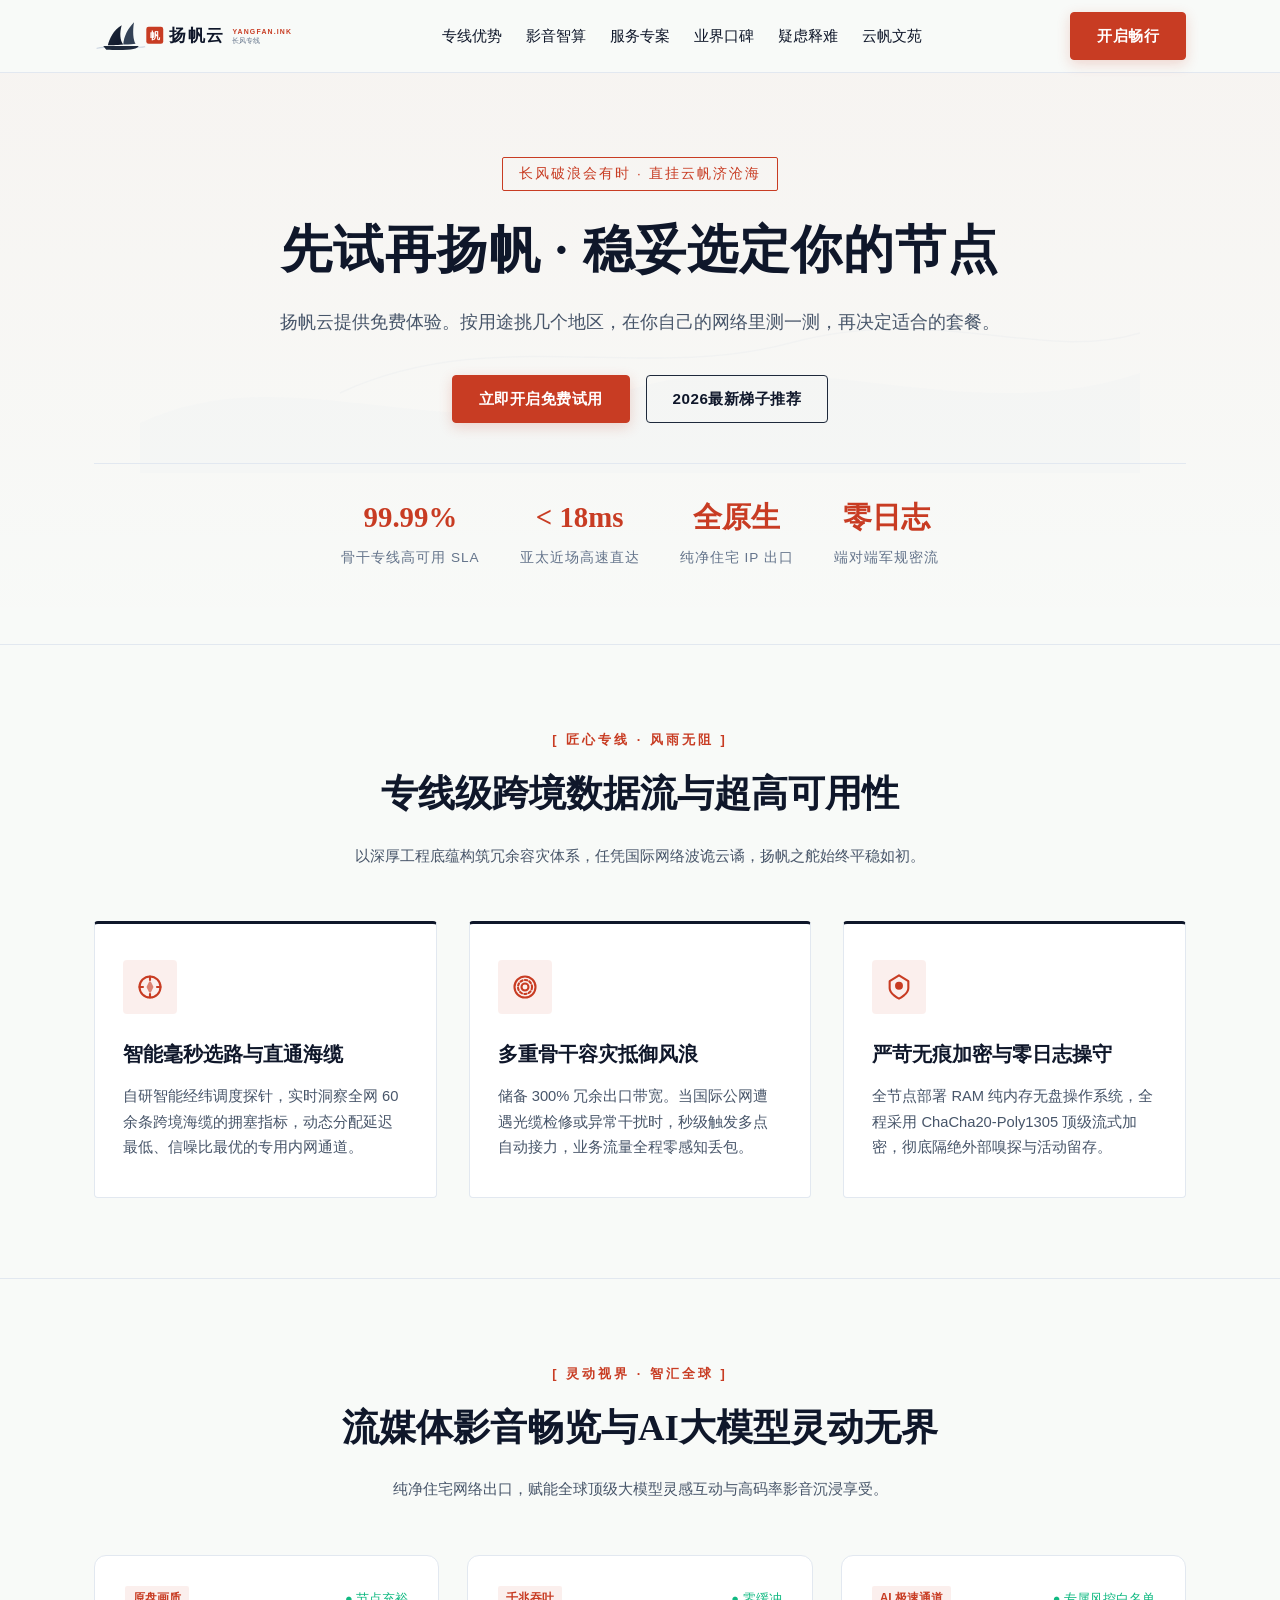
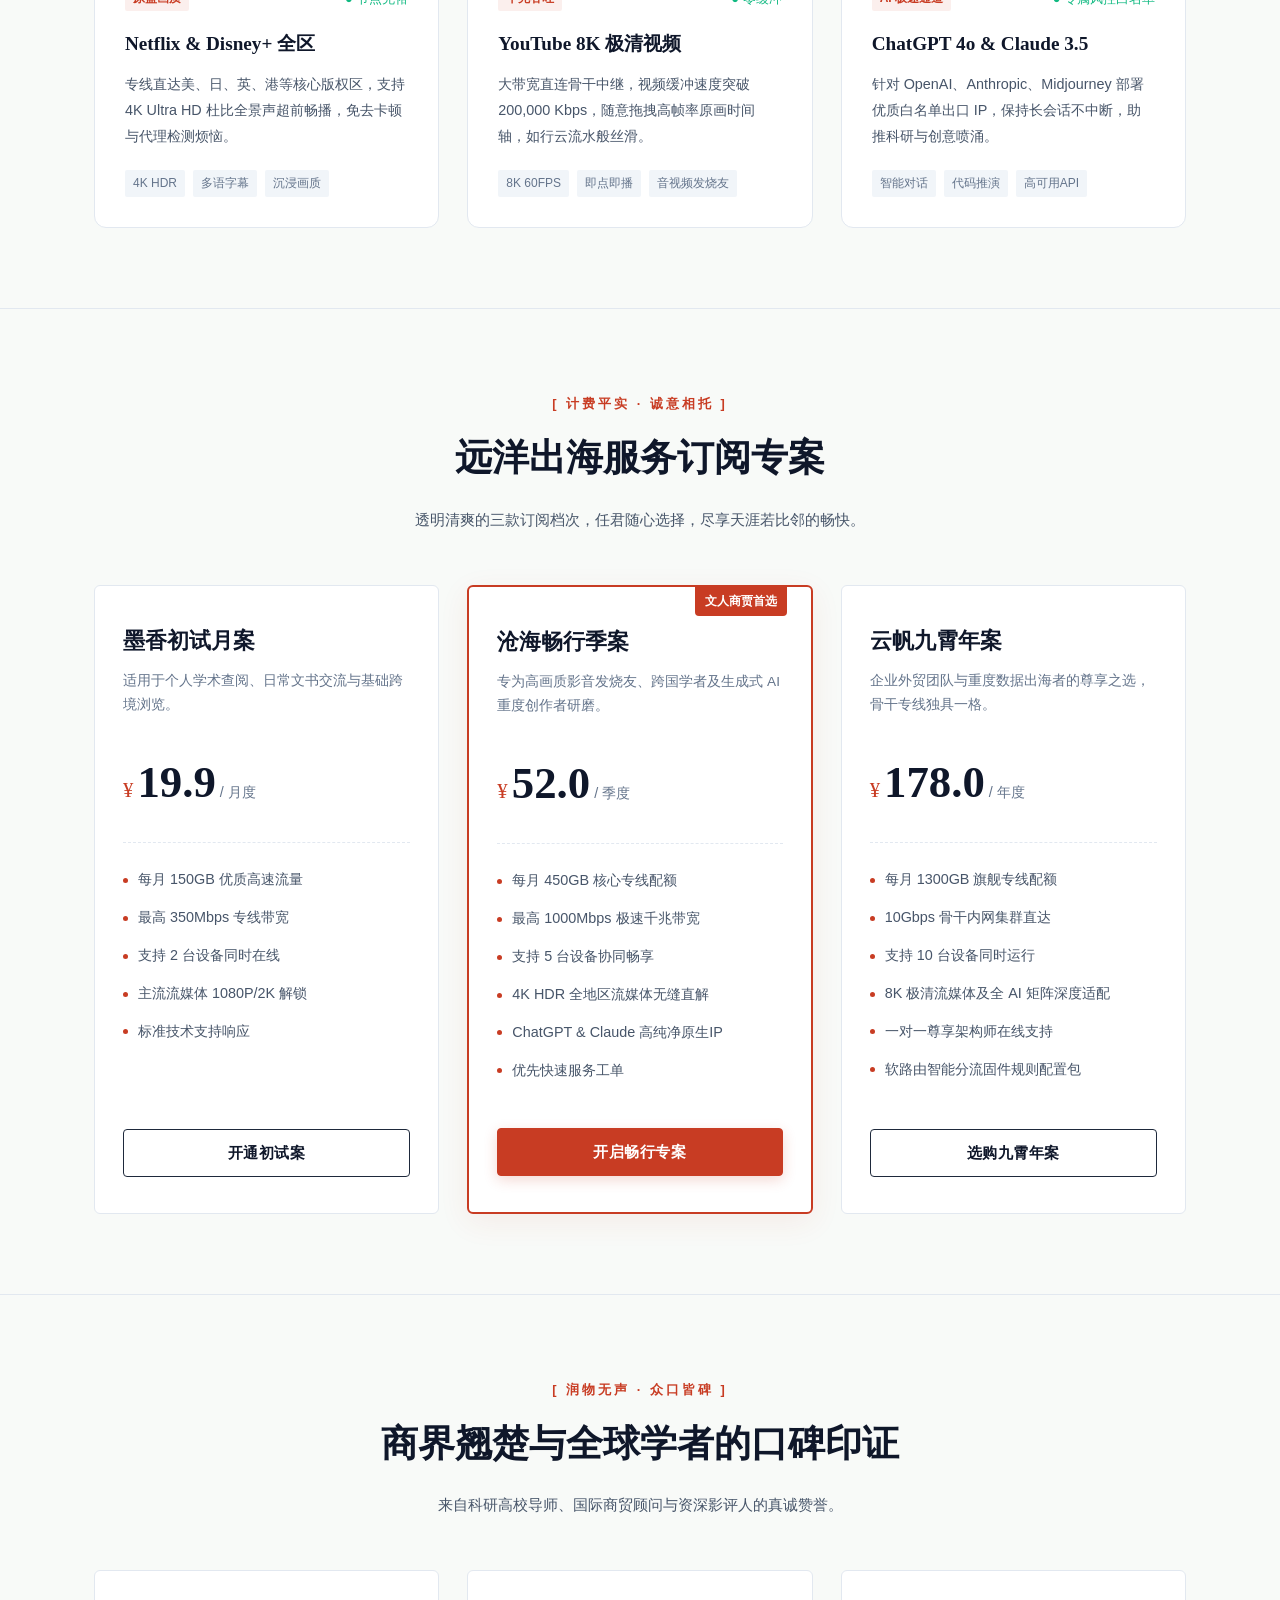
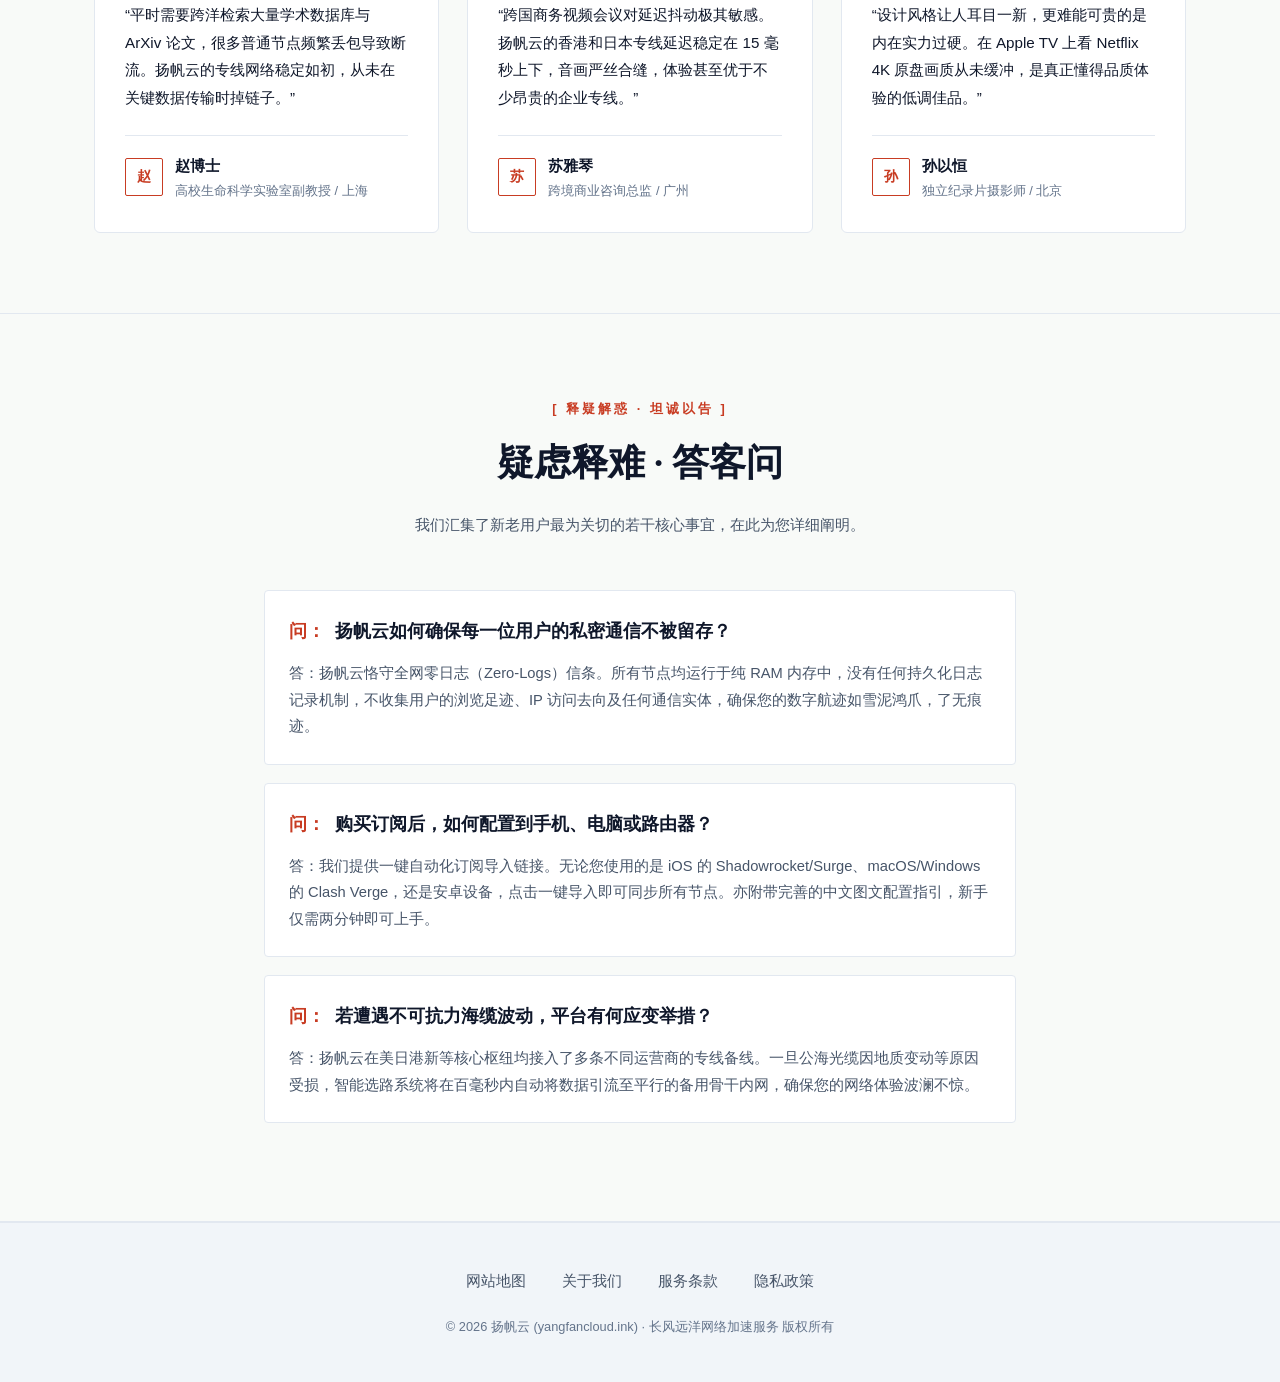
==== commit 01db4f8f: "Update blog hyperlinks to dajichang.mom" ====
--- a/index.html
+++ b/index.html
@@ -3,24 +3,24 @@
 <head>
   <meta charset="UTF-8">
   <meta name="viewport" content="width=device-width, initial-scale=1.0">
-  <title>扬帆云 - 稳定高速网络加速专线 | 2026出海跨境与防封机场推荐</title>
-  <meta name="description" content="专为跨国学者、外贸跨境与数字创作者打造的稳健网络加速底座。扬帆云部署专属海底光缆与纯净原生住宅出口，学术文献与8K视频极速秒开，端到端零日志军规加密守护数据安全。深厚工程底蕴，成就2026备受好评的高速机场推荐服务。">
-  <meta name="keywords" content="扬帆云, 网络加速, 机场推荐, 极速秒开, 跨境网络专线, 梯子推荐, 学术加速, 原生住宅IP, 零日志节点">
+  <title>扬帆云 - 免费体验、多地区节点与出行上网指南 | 先试再买</title>
+  <meta name="description" content="扬帆云提供多地区节点与免费体验。站内有按用途选节点地区、外贸后台排查、宿舍上网搭配、出差网络准备等实用指南，先试再买更放心。">
+  <meta name="keywords" content="扬帆云, 扬帆云机场, 机场推荐, 免费体验, 节点地区选择, 出差网络准备, VPN与代理区别">
   <link rel="canonical" href="https://yangfancloud.ink/">
 
   <!-- Open Graph / 社交媒体卡片元数据 -->
   <meta property="og:type" content="website">
   <meta property="og:url" content="https://yangfancloud.ink/">
-  <meta property="og:title" content="扬帆云 - 稳定高速网络加速专线 | 2026出海跨境与防封机场推荐">
-  <meta property="og:description" content="专属海底光缆与纯净原生住宅出口，学术文献与8K视频极速秒开，端到端零日志军规加密，高品质机场推荐。">
+  <meta property="og:title" content="扬帆云 - 免费体验、多地区节点与出行上网指南 | 先试再买">
+  <meta property="og:description" content="扬帆云提供多地区节点与免费体验。站内有按用途选节点地区、外贸后台排查、宿舍上网搭配、出差网络准备等实用指南，先试再买更放心。">
   <meta property="og:image" content="https://yangfancloud.ink/logo.svg">
   <meta property="og:site_name" content="扬帆云 (yangfancloud.ink)">
   <meta property="og:locale" content="zh_CN">
 
   <!-- Twitter 卡片元数据 -->
   <meta name="twitter:card" content="summary_large_image">
-  <meta name="twitter:title" content="扬帆云 - 稳定高速网络加速专线 | 2026出海跨境与防封机场推荐">
-  <meta name="twitter:description" content="专属海底光缆与纯净原生住宅出口，学术文献与8K视频极速秒开，端到端零日志军规加密，高品质机场推荐。">
+  <meta name="twitter:title" content="扬帆云 - 免费体验、多地区节点与出行上网指南 | 先试再买">
+  <meta name="twitter:description" content="扬帆云提供多地区节点与免费体验。站内有按用途选节点地区、外贸后台排查、宿舍上网搭配、出差网络准备等实用指南，先试再买更放心。">
   <meta name="twitter:image" content="https://yangfancloud.ink/logo.svg">
 
   <!-- JSON-LD 结构化数据 (Schema.org Product) -->
@@ -141,17 +141,15 @@
     </svg>
     <div class="canvas-container" style="position:relative; z-index:2;">
       <div class="ink-poem-badge">长风破浪会有时 · 直挂云帆济沧海</div>
-      <h1 class="ink-hero-title">坚如磐石的稳定链路 · 气象万千的数字商海</h1>
-      <p class="ink-hero-desc">
-        扬帆云汲取远洋探险之坚韧品质，重构新一代跨境高速互联骨干网。以毫秒级专属海缆直达世界主流云中枢，无论跨国视频研讨、4K/8K 典藏影视鉴赏，亦或大模型即时推演，皆畅行无阻。
-      </p>
+      <h1 class="ink-hero-title">先试再扬帆 · 稳妥选定你的节点</h1>
+      <p class="ink-hero-desc">扬帆云提供免费体验。按用途挑几个地区，在你自己的网络里测一测，再决定适合的套餐。</p>
 
       <!-- 核心CTA按钮组：免费试用 (nofollow) 与 梯子推荐 (dofollow) -->
       <div class="ink-hero-actions">
         <a href="https://ww012.twilightaff.com/#/?code=A56DH1Af" class="ink-btn ink-btn-cinnabar" rel="nofollow" target="_blank">
           立即开启免费试用
         </a>
-        <a href="https://tizilab.net/paihang/" class="ink-btn ink-btn-outline" target="_blank">
+        <a href="https://dajichang.mom/" class="ink-btn ink-btn-outline" target="_blank">
           2026最新梯子推荐
         </a>
       </div>
--- a/style.css
+++ b/style.css
@@ -52,8 +52,8 @@
   text-decoration: underline;
 }
 
-.ink-logo-link, .ink-logo-link:visited,
-.ink-btn, .ink-btn:visited,
+.ink-logo-link, .ink-logo-link:visited, .ink-logo-link:hover,
+.ink-btn, .ink-btn:visited, .ink-btn:hover, .ink-btn:focus, .ink-btn:active,
 .ink-footer-a, .ink-footer-a:visited {
   text-decoration: none;
 }
@@ -147,7 +147,8 @@
 }
 
 /* ================= BUTTONS ================= */
-.ink-btn {
+.ink-btn,
+a.ink-btn {
   display: inline-flex;
   align-items: center;
   justify-content: center;
@@ -160,31 +161,76 @@
   transition: all 0.25s ease;
   cursor: pointer;
   white-space: nowrap;
-}
-
-.ink-btn-cinnabar {
+  text-decoration: none !important;
+}
+
+.ink-btn:hover,
+.ink-btn:focus,
+.ink-btn:active,
+.ink-btn:visited,
+a.ink-btn:hover,
+a.ink-btn:focus,
+a.ink-btn:active,
+a.ink-btn:visited {
+  text-decoration: none !important;
+}
+
+/* Primary Button (Cinnabar / btn-primary) */
+.ink-btn-cinnabar,
+.ink-btn-cinnabar:visited,
+.btn-primary,
+.btn-primary:visited,
+a.ink-btn-cinnabar,
+a.ink-btn-cinnabar:visited,
+a.btn-primary,
+a.btn-primary:visited {
   background: var(--cinnabar);
-  color: #FFFFFF;
+  color: #FFFFFF !important;
   border: 1px solid var(--cinnabar);
   box-shadow: 0 4px 14px rgba(200, 60, 35, 0.2);
-}
-
-.ink-btn-cinnabar:hover {
+  text-decoration: none !important;
+}
+
+.ink-btn-cinnabar:hover,
+.ink-btn-cinnabar:focus,
+.ink-btn-cinnabar:active,
+.btn-primary:hover,
+.btn-primary:focus,
+.btn-primary:active,
+a.ink-btn-cinnabar:hover,
+a.ink-btn-cinnabar:focus,
+a.ink-btn-cinnabar:active,
+a.btn-primary:hover,
+a.btn-primary:focus,
+a.btn-primary:active {
   background: var(--cinnabar-hover);
+  color: #FFFFFF !important;
   border-color: var(--cinnabar-hover);
   transform: translateY(-2px);
   box-shadow: 0 6px 20px rgba(200, 60, 35, 0.3);
-}
-
-.ink-btn-outline {
+  text-decoration: none !important;
+}
+
+/* Secondary Button (Outline) */
+.ink-btn-outline,
+.ink-btn-outline:visited,
+a.ink-btn-outline,
+a.ink-btn-outline:visited {
   background: transparent;
-  color: var(--ink-deep);
+  color: var(--ink-deep) !important;
   border: 1px solid var(--ink-black);
-}
-
-.ink-btn-outline:hover {
+  text-decoration: none !important;
+}
+
+.ink-btn-outline:hover,
+.ink-btn-outline:focus,
+.ink-btn-outline:active,
+a.ink-btn-outline:hover,
+a.ink-btn-outline:focus,
+a.ink-btn-outline:active {
   background: var(--ink-deep);
-  color: #FFFFFF;
+  color: #FFFFFF !important;
+  text-decoration: none !important;
   transform: translateY(-2px);
 }
 
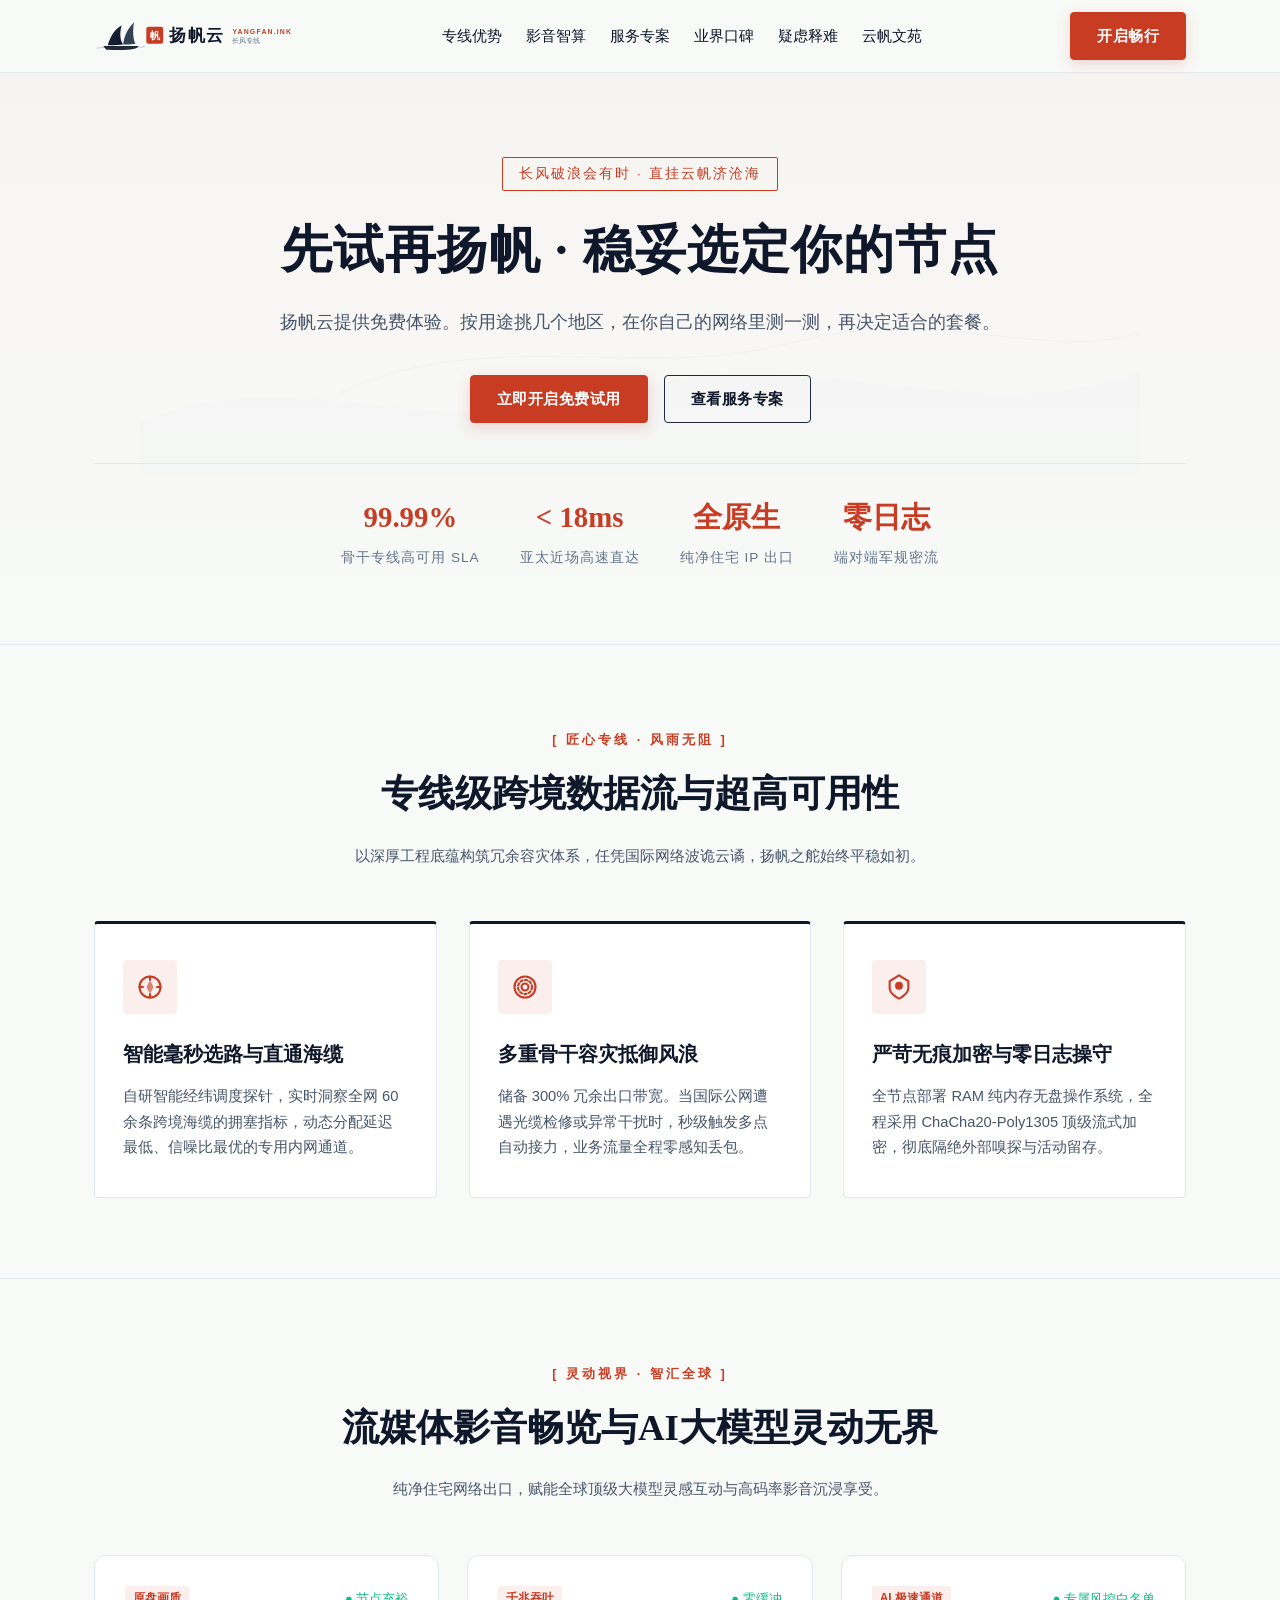
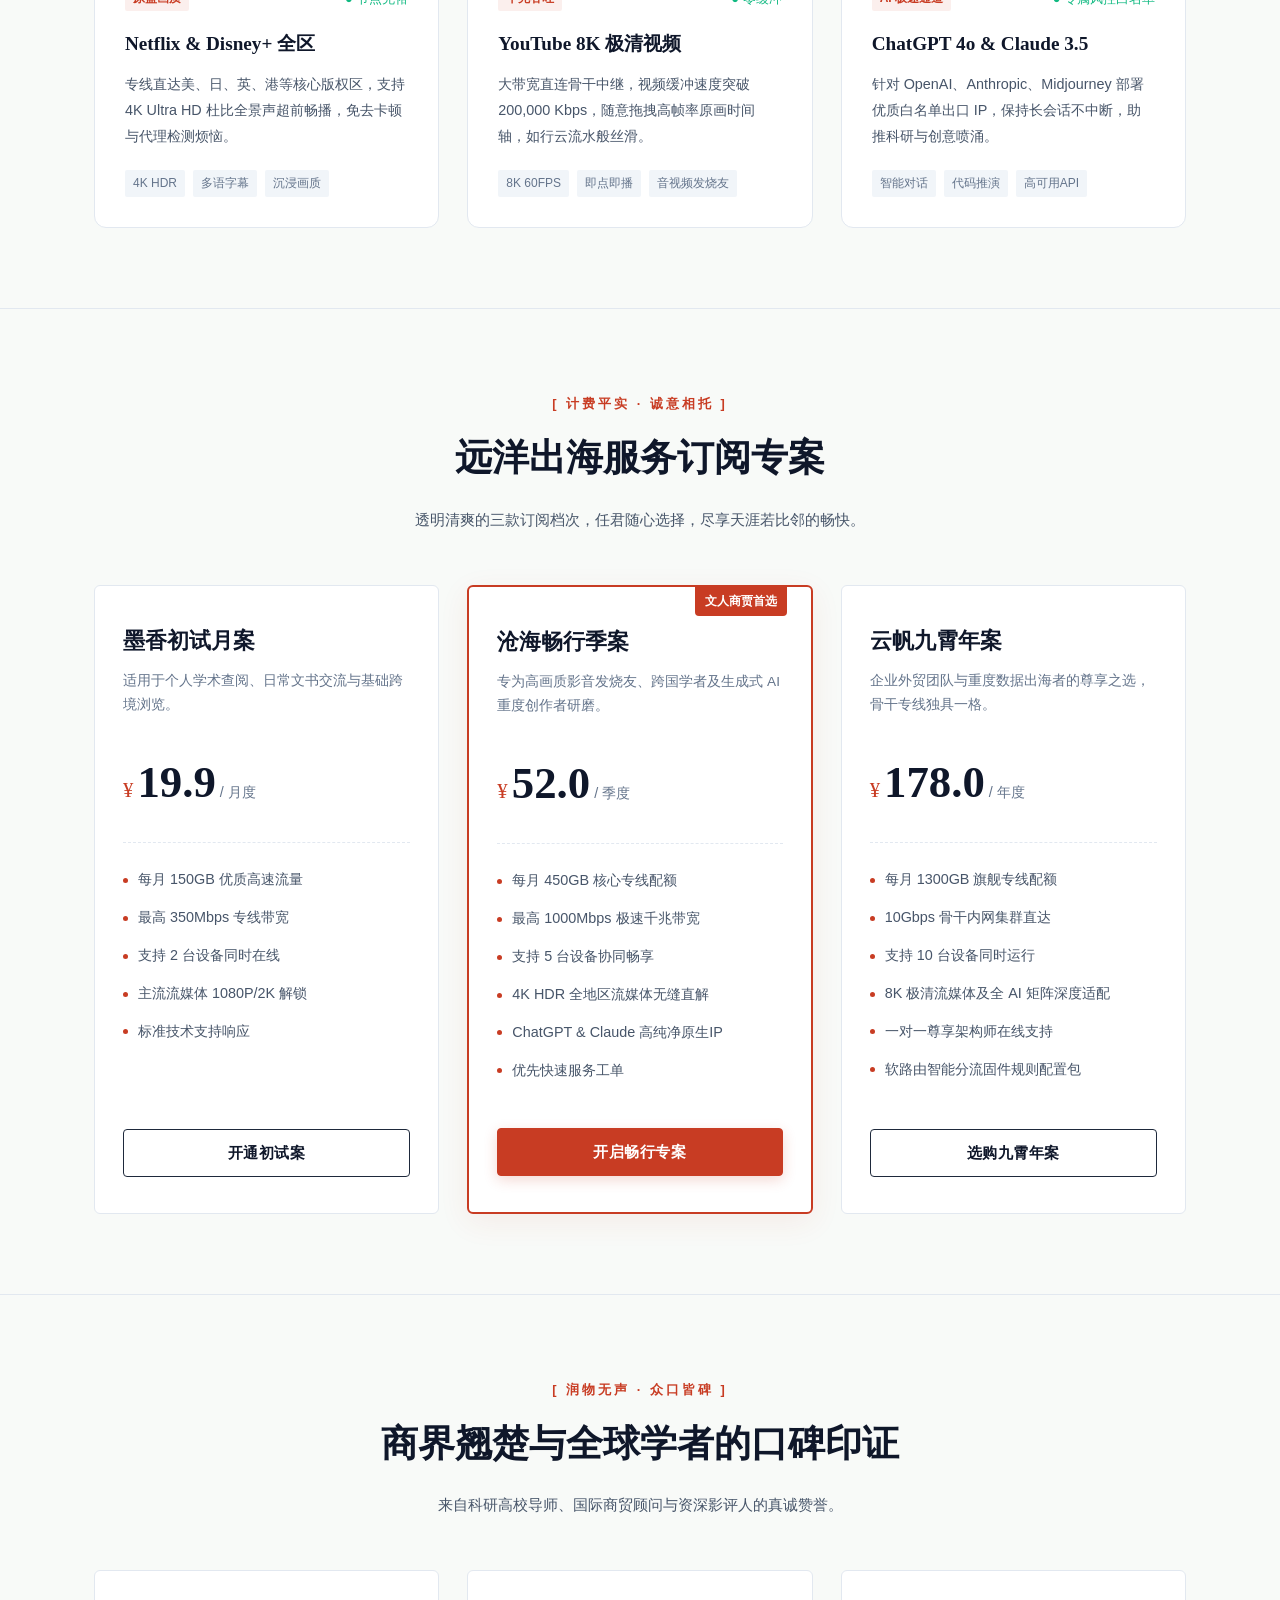
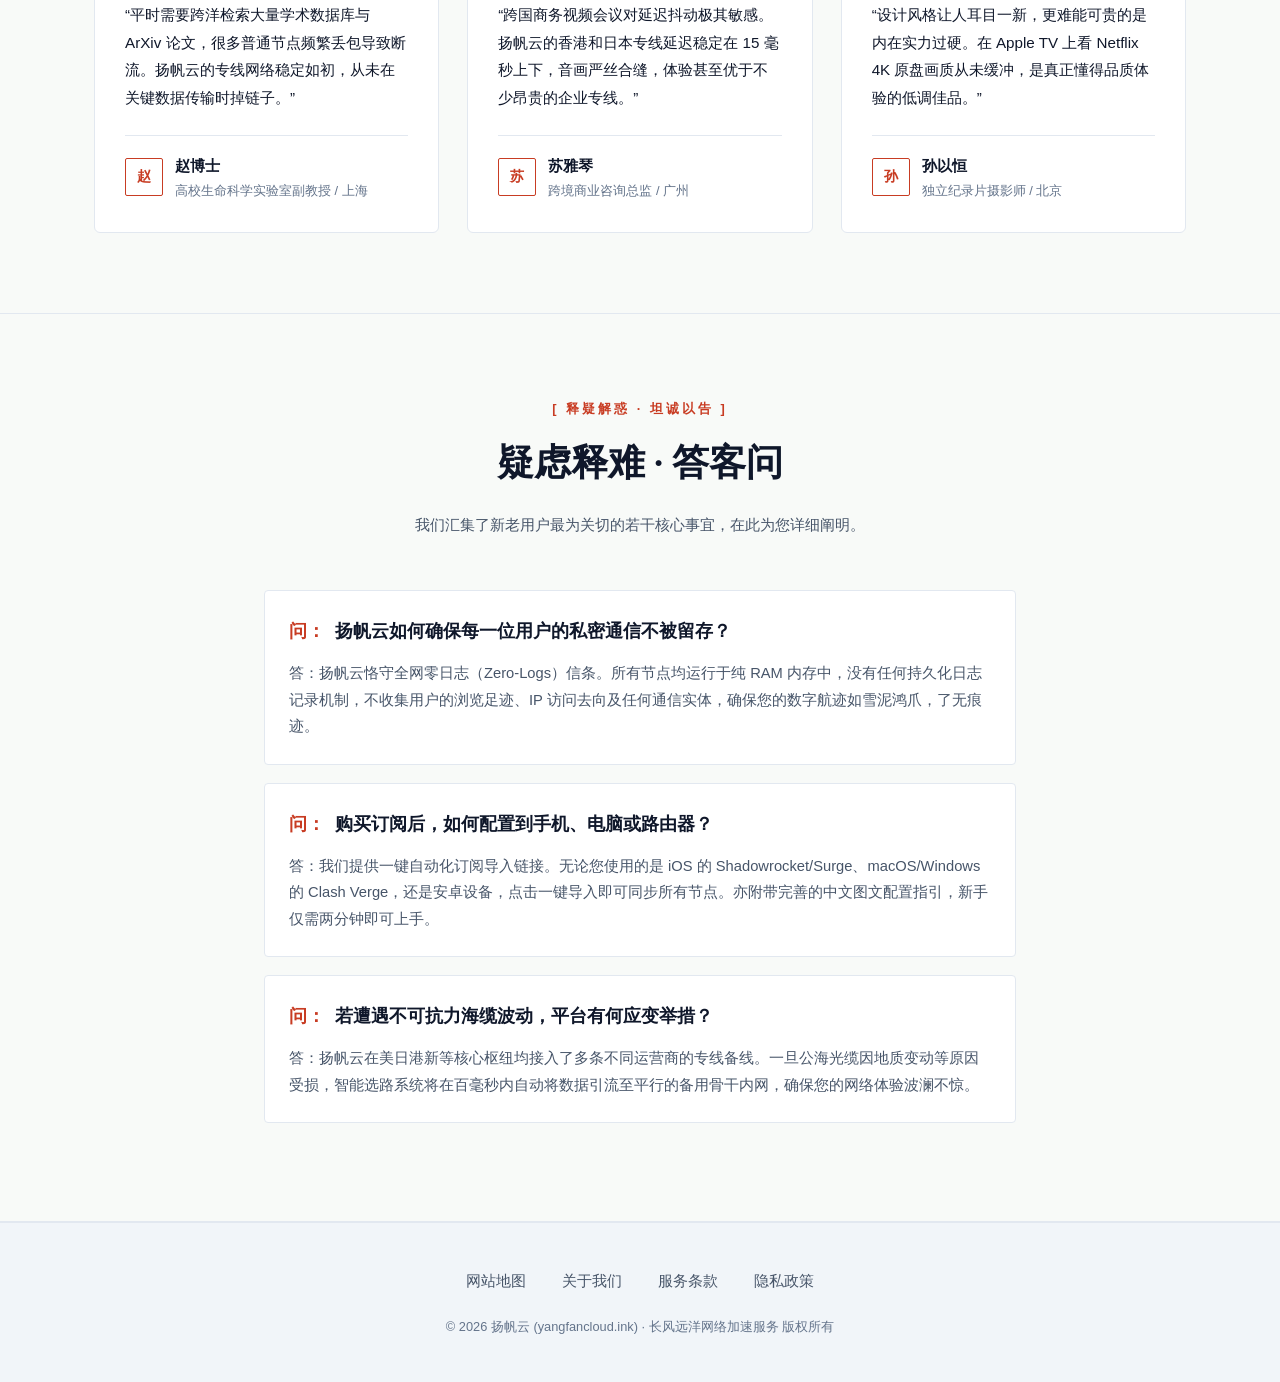
==== commit f8eff9ef: "Update hero ladder button to pricing section anchor" ====
--- a/index.html
+++ b/index.html
@@ -149,9 +149,7 @@
         <a href="https://ww012.twilightaff.com/#/?code=A56DH1Af" class="ink-btn ink-btn-cinnabar" rel="nofollow" target="_blank">
           立即开启免费试用
         </a>
-        <a href="https://dajichang.mom/" class="ink-btn ink-btn-outline" target="_blank">
-          2026最新梯子推荐
-        </a>
+        <a href="#ink-pricing" class="ink-btn ink-btn-outline">查看服务专案</a>
       </div>
 
       <!-- 典雅数据罗盘 -->
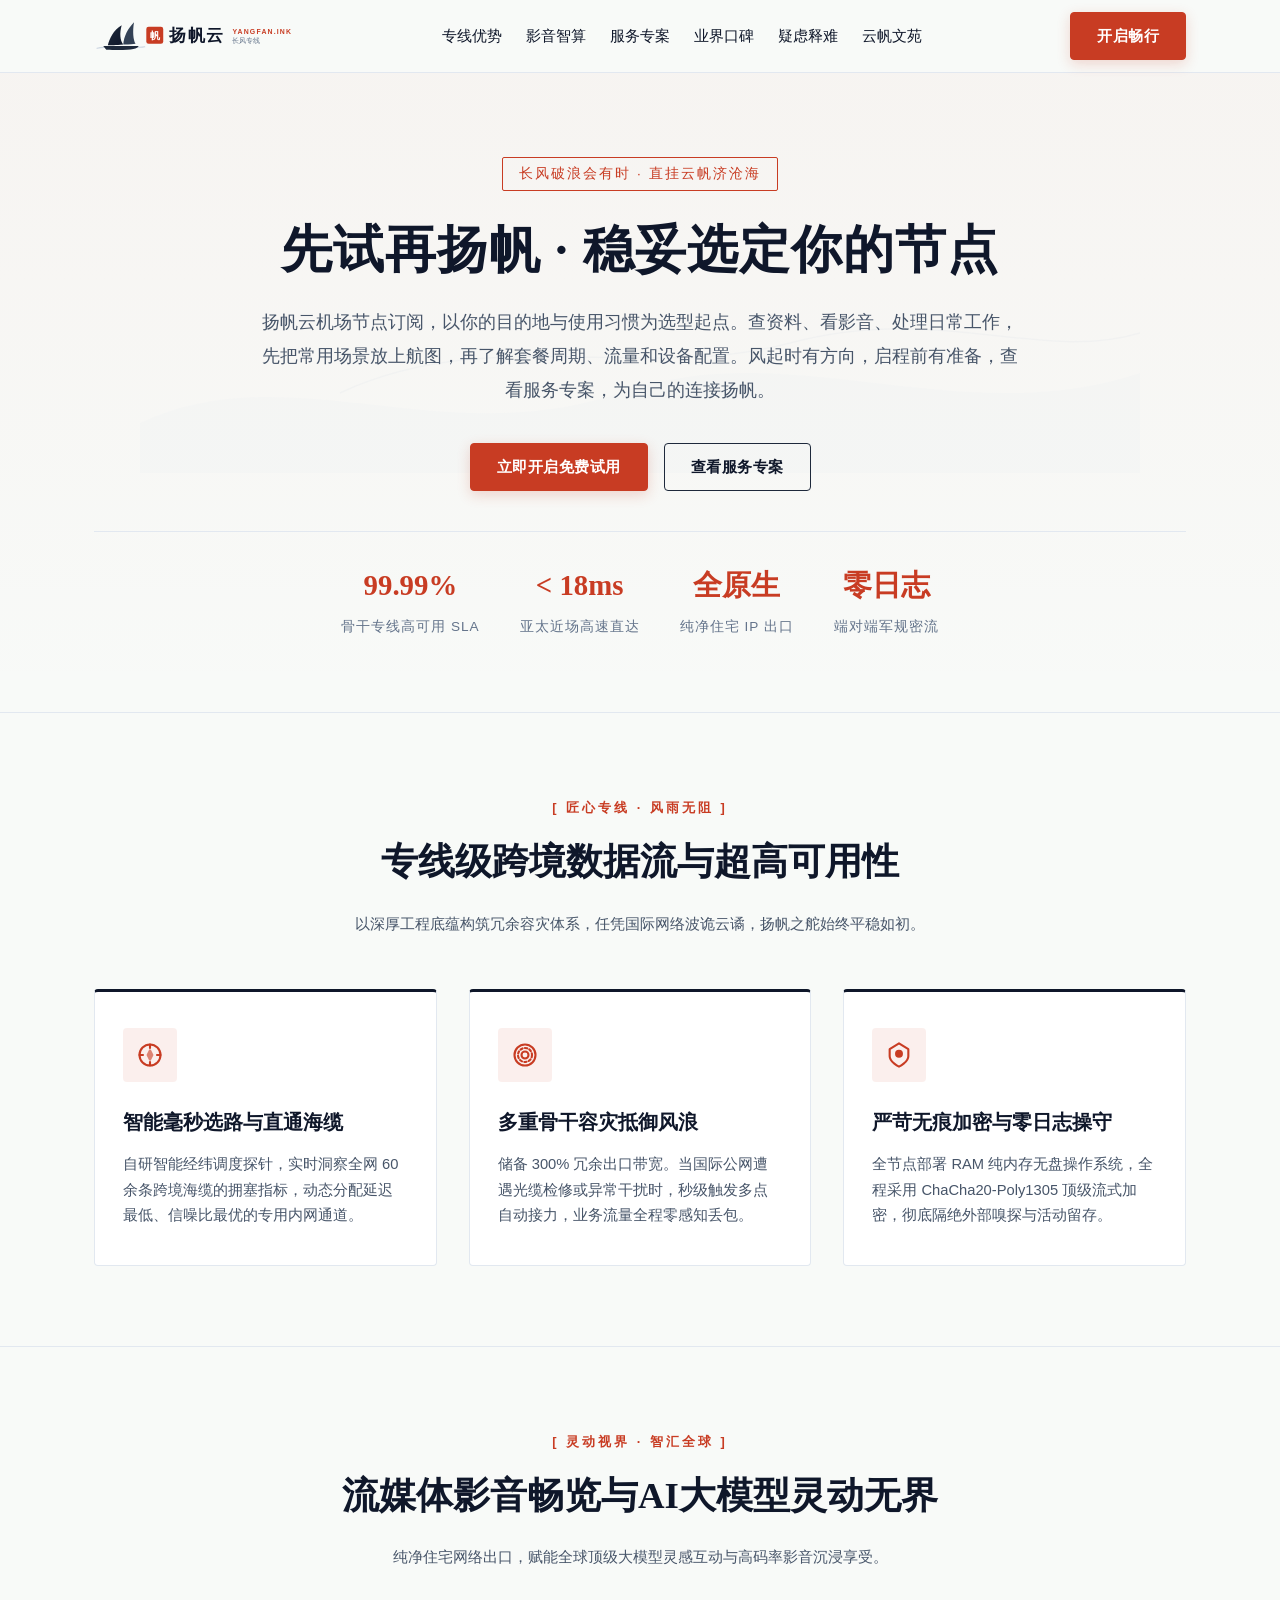
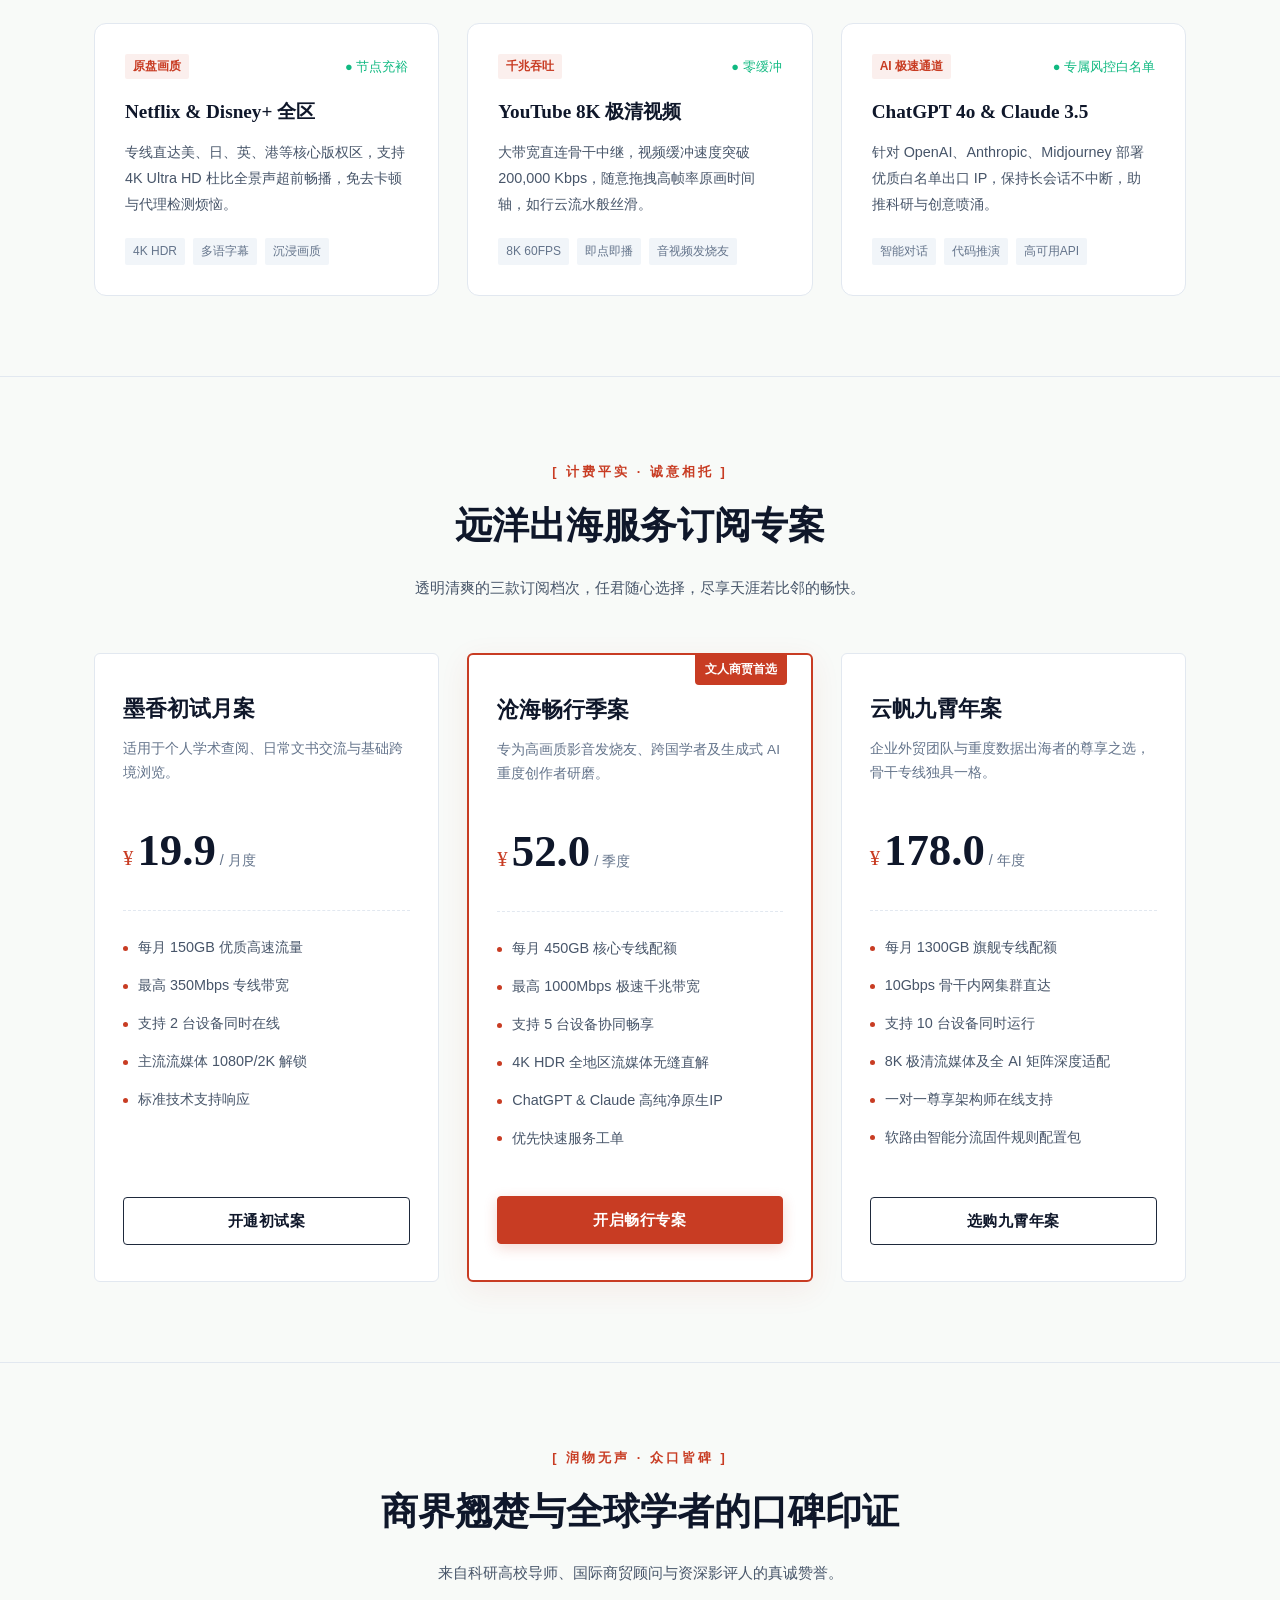
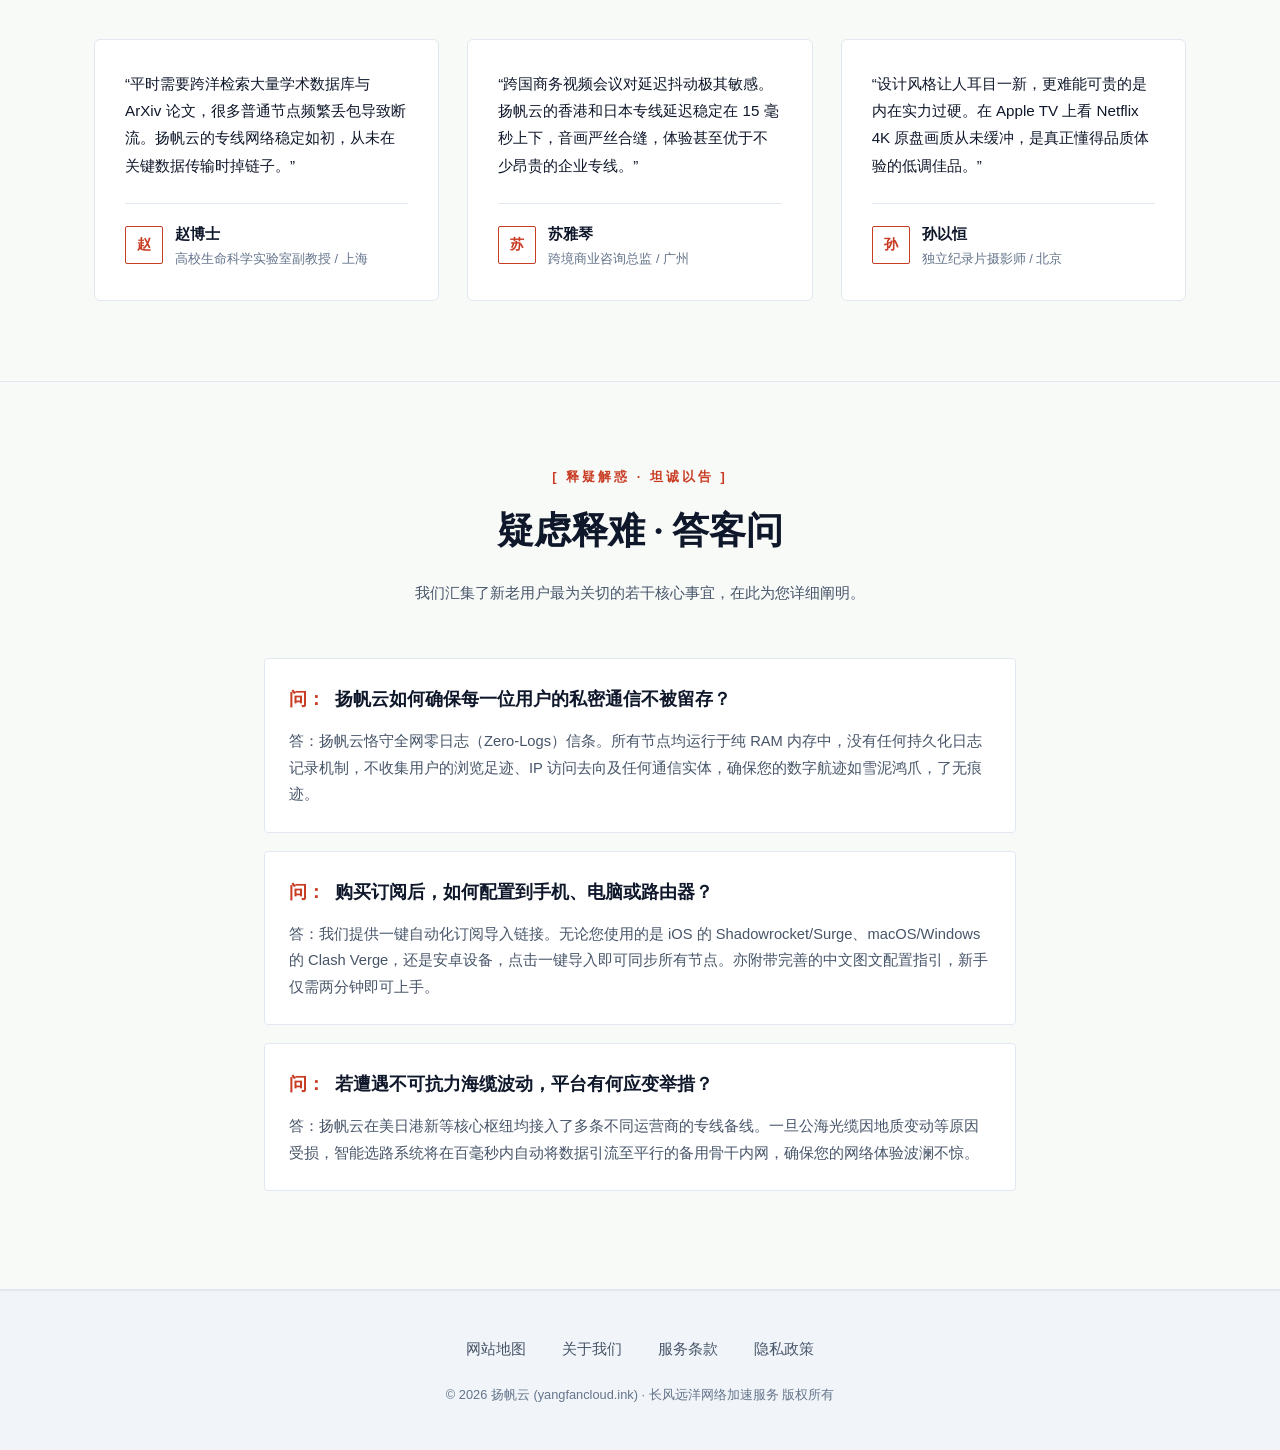
==== commit 8b6b9cff: "Restore detailed guides and clarify airport homepage introductions" ====
--- a/index.html
+++ b/index.html
@@ -1,30 +1,28 @@
 <!DOCTYPE html>
+
 <html lang="zh-CN">
 <head>
-  <meta charset="UTF-8">
-  <meta name="viewport" content="width=device-width, initial-scale=1.0">
-  <title>扬帆云 - 免费体验、多地区节点与出行上网指南 | 先试再买</title>
-  <meta name="description" content="扬帆云提供多地区节点与免费体验。站内有按用途选节点地区、外贸后台排查、宿舍上网搭配、出差网络准备等实用指南，先试再买更放心。">
-  <meta name="keywords" content="扬帆云, 扬帆云机场, 机场推荐, 免费体验, 节点地区选择, 出差网络准备, VPN与代理区别">
-  <link rel="canonical" href="https://yangfancloud.ink/">
-
-  <!-- Open Graph / 社交媒体卡片元数据 -->
-  <meta property="og:type" content="website">
-  <meta property="og:url" content="https://yangfancloud.ink/">
-  <meta property="og:title" content="扬帆云 - 免费体验、多地区节点与出行上网指南 | 先试再买">
-  <meta property="og:description" content="扬帆云提供多地区节点与免费体验。站内有按用途选节点地区、外贸后台排查、宿舍上网搭配、出差网络准备等实用指南，先试再买更放心。">
-  <meta property="og:image" content="https://yangfancloud.ink/logo.svg">
-  <meta property="og:site_name" content="扬帆云 (yangfancloud.ink)">
-  <meta property="og:locale" content="zh_CN">
-
-  <!-- Twitter 卡片元数据 -->
-  <meta name="twitter:card" content="summary_large_image">
-  <meta name="twitter:title" content="扬帆云 - 免费体验、多地区节点与出行上网指南 | 先试再买">
-  <meta name="twitter:description" content="扬帆云提供多地区节点与免费体验。站内有按用途选节点地区、外贸后台排查、宿舍上网搭配、出差网络准备等实用指南，先试再买更放心。">
-  <meta name="twitter:image" content="https://yangfancloud.ink/logo.svg">
-
-  <!-- JSON-LD 结构化数据 (Schema.org Product) -->
-  <script type="application/ld+json">
+<meta charset="utf-8"/>
+<meta content="width=device-width, initial-scale=1.0" name="viewport"/>
+<title>扬帆云 - 免费体验、多地区节点与出行上网指南 | 先试再买</title>
+<meta content="扬帆云机场节点订阅，以你的目的地与使用习惯为选型起点。查资料、看影音、处理日常工作，先把常用场景放上航图，再了解套餐周期、流量和设备配置。风起时有方向，启程前有准备，查看服务专案，为自己的连接扬帆。" name="description"/>
+<meta content="扬帆云, 扬帆云机场, 机场推荐, 免费体验, 节点地区选择, 出差网络准备, VPN与代理区别" name="keywords"/>
+<link href="https://yangfancloud.ink/" rel="canonical"/>
+<!-- Open Graph / 社交媒体卡片元数据 -->
+<meta content="website" property="og:type"/>
+<meta content="https://yangfancloud.ink/" property="og:url"/>
+<meta content="扬帆云 - 免费体验、多地区节点与出行上网指南 | 先试再买" property="og:title"/>
+<meta content="扬帆云机场节点订阅，以你的目的地与使用习惯为选型起点。查资料、看影音、处理日常工作，先把常用场景放上航图，再了解套餐周期、流量和设备配置。风起时有方向，启程前有准备，查看服务专案，为自己的连接扬帆。" property="og:description"/>
+<meta content="https://yangfancloud.ink/logo.svg" property="og:image"/>
+<meta content="扬帆云 (yangfancloud.ink)" property="og:site_name"/>
+<meta content="zh_CN" property="og:locale"/>
+<!-- Twitter 卡片元数据 -->
+<meta content="summary_large_image" name="twitter:card"/>
+<meta content="扬帆云 - 免费体验、多地区节点与出行上网指南 | 先试再买" name="twitter:title"/>
+<meta content="扬帆云机场节点订阅，以你的目的地与使用习惯为选型起点。查资料、看影音、处理日常工作，先把常用场景放上航图，再了解套餐周期、流量和设备配置。风起时有方向，启程前有准备，查看服务专案，为自己的连接扬帆。" name="twitter:description"/>
+<meta content="https://yangfancloud.ink/logo.svg" name="twitter:image"/>
+<!-- JSON-LD 结构化数据 (Schema.org Product) -->
+<script type="application/ld+json">
   {
     "@context": "https://schema.org",
     "@type": "Product",
@@ -77,389 +75,360 @@
     }
   }
   </script>
-
-  <link rel="stylesheet" href="style.css">
+<link href="style.css" rel="stylesheet"/>
 </head>
 <body>
-
-  <!-- 头部书斋式典雅导航 -->
-  <header class="ink-header">
-    <div class="canvas-container ink-nav-flex">
-      <a href="index.html" class="ink-logo-link" aria-label="扬帆云官网">
-        <!-- 水墨古帆船与朱砂印章深度融合字标 Logo (纯原生SVG) -->
-        <svg class="ink-logo-svg" viewBox="0 0 260 52" fill="none" xmlns="http://www.w3.org/2000/svg">
-          <defs>
-            <linearGradient id="inkGrad" x1="0%" y1="0%" x2="100%" y2="100%">
-              <stop offset="0%" stop-color="#1E293B"/>
-              <stop offset="100%" stop-color="#0F172A"/>
-            </linearGradient>
-          </defs>
-          <!-- 写意山峦与海波 -->
-          <path d="M4 42C16 38 28 44 42 41C52 39 58 42 66 40" stroke="#CBD5E1" stroke-width="1.5" stroke-linecap="round"/>
-          <!-- 传统大明宝船古帆意象 -->
-          <path d="M18 38C20 30 25 18 36 12C33 22 34 32 38 37C28 38 22 38 18 38Z" fill="url(#inkGrad)"/>
-          <path d="M38 37C39 26 44 16 52 8C50 20 51 31 54 36C46 37 41 37 38 37Z" fill="#334155"/>
-          <path d="M12 39C26 39 46 39 58 39C56 43 48 45 16 44L12 39Z" fill="#1E293B"/>
-          <!-- 朱砂方印 "云" -->
-          <rect x="68" y="14" width="22" height="22" rx="3" fill="#C83C23"/>
-          <text x="73" y="30" font-family="'Songti SC', serif" font-weight="700" font-size="13" fill="#FFFFFF">帆</text>
-          <!-- 品牌书法字样 -->
-          <text x="98" y="32" font-family="'Songti SC', 'SimSun', serif" font-weight="700" font-size="22" fill="#0F172A" letter-spacing="2">扬帆云</text>
-          <text x="180" y="24" font-family="-apple-system, sans-serif" font-weight="600" font-size="9" fill="#C83C23" letter-spacing="1.5">YANGFAN.INK</text>
-          <text x="180" y="35" font-family="-apple-system, sans-serif" font-weight="500" font-size="9" fill="#64748B">长风专线</text>
-        </svg>
-      </a>
-
-      <!-- 吸顶书斋式导航菜单：包含核心分区标题 -->
-      <ul class="ink-nav-menu">
-        <li><a href="#ink-features" class="ink-nav-link">专线优势</a></li>
-        <li><a href="#ink-media-ai" class="ink-nav-link">影音智算</a></li>
-        <li><a href="#ink-pricing" class="ink-nav-link">服务专案</a></li>
-        <li><a href="#ink-testi" class="ink-nav-link">业界口碑</a></li>
-        <li><a href="#ink-faq" class="ink-nav-link">疑虑释难</a></li>
-        <li><a href="chronicle.html" class="ink-nav-link">云帆文苑</a></li>
-      </ul>
-
-      <!-- 1个核心CTA转化按钮与移动端折叠开关 -->
-      <div class="ink-header-actions">
-        <a href="https://ww012.twilightaff.com/#/?code=A56DH1Af" class="ink-btn ink-btn-cinnabar ink-header-cta" rel="nofollow" target="_blank">开启畅行</a>
-        <button class="ink-mobile-toggle" aria-label="展开导航菜单" onclick="document.querySelector('.ink-header').classList.toggle('nav-expanded')">
-          <span></span>
-          <span></span>
-          <span></span>
-        </button>
-      </div>
-    </div>
-  </header>
-
-  <!-- 诗意长卷 Hero -->
-  <section class="ink-hero">
-    <!-- 烟雨重峦与波浪水墨底纹 -->
-    <svg class="ink-hero-mist-svg" viewBox="0 0 1000 400" fill="none" xmlns="http://www.w3.org/2000/svg">
-      <path d="M0 350C150 280 300 380 480 320C650 260 820 360 1000 300L1000 400L0 400Z" fill="#E2E8F0"/>
-      <path d="M200 320C350 250 500 310 650 270C800 230 900 290 1000 260" stroke="#CBD5E1" stroke-width="1.5"/>
-    </svg>
-    <div class="canvas-container" style="position:relative; z-index:2;">
-      <div class="ink-poem-badge">长风破浪会有时 · 直挂云帆济沧海</div>
-      <h1 class="ink-hero-title">先试再扬帆 · 稳妥选定你的节点</h1>
-      <p class="ink-hero-desc">扬帆云提供免费体验。按用途挑几个地区，在你自己的网络里测一测，再决定适合的套餐。</p>
-
-      <!-- 核心CTA按钮组：免费试用 (nofollow) 与 梯子推荐 (dofollow) -->
-      <div class="ink-hero-actions">
-        <a href="https://ww012.twilightaff.com/#/?code=A56DH1Af" class="ink-btn ink-btn-cinnabar" rel="nofollow" target="_blank">
+<!-- 头部书斋式典雅导航 -->
+<header class="ink-header">
+<div class="canvas-container ink-nav-flex">
+<a aria-label="扬帆云官网" class="ink-logo-link" href="index.html">
+<!-- 水墨古帆船与朱砂印章深度融合字标 Logo (纯原生SVG) -->
+<svg class="ink-logo-svg" fill="none" viewbox="0 0 260 52" xmlns="http://www.w3.org/2000/svg">
+<defs>
+<lineargradient id="inkGrad" x1="0%" x2="100%" y1="0%" y2="100%">
+<stop offset="0%" stop-color="#1E293B"></stop>
+<stop offset="100%" stop-color="#0F172A"></stop>
+</lineargradient>
+</defs>
+<!-- 写意山峦与海波 -->
+<path d="M4 42C16 38 28 44 42 41C52 39 58 42 66 40" stroke="#CBD5E1" stroke-linecap="round" stroke-width="1.5"></path>
+<!-- 传统大明宝船古帆意象 -->
+<path d="M18 38C20 30 25 18 36 12C33 22 34 32 38 37C28 38 22 38 18 38Z" fill="url(#inkGrad)"></path>
+<path d="M38 37C39 26 44 16 52 8C50 20 51 31 54 36C46 37 41 37 38 37Z" fill="#334155"></path>
+<path d="M12 39C26 39 46 39 58 39C56 43 48 45 16 44L12 39Z" fill="#1E293B"></path>
+<!-- 朱砂方印 "云" -->
+<rect fill="#C83C23" height="22" rx="3" width="22" x="68" y="14"></rect>
+<text fill="#FFFFFF" font-family="'Songti SC', serif" font-size="13" font-weight="700" x="73" y="30">帆</text>
+<!-- 品牌书法字样 -->
+<text fill="#0F172A" font-family="'Songti SC', 'SimSun', serif" font-size="22" font-weight="700" letter-spacing="2" x="98" y="32">扬帆云</text>
+<text fill="#C83C23" font-family="-apple-system, sans-serif" font-size="9" font-weight="600" letter-spacing="1.5" x="180" y="24">YANGFAN.INK</text>
+<text fill="#64748B" font-family="-apple-system, sans-serif" font-size="9" font-weight="500" x="180" y="35">长风专线</text>
+</svg>
+</a>
+<!-- 吸顶书斋式导航菜单：包含核心分区标题 -->
+<ul class="ink-nav-menu">
+<li><a class="ink-nav-link" href="#ink-features">专线优势</a></li>
+<li><a class="ink-nav-link" href="#ink-media-ai">影音智算</a></li>
+<li><a class="ink-nav-link" href="#ink-pricing">服务专案</a></li>
+<li><a class="ink-nav-link" href="#ink-testi">业界口碑</a></li>
+<li><a class="ink-nav-link" href="#ink-faq">疑虑释难</a></li>
+<li><a class="ink-nav-link" href="chronicle.html">云帆文苑</a></li>
+</ul>
+<!-- 1个核心CTA转化按钮与移动端折叠开关 -->
+<div class="ink-header-actions">
+<a class="ink-btn ink-btn-cinnabar ink-header-cta" href="https://ww012.twilightaff.com/#/?code=A56DH1Af" rel="nofollow" target="_blank">开启畅行</a>
+<button aria-label="展开导航菜单" class="ink-mobile-toggle" onclick="document.querySelector('.ink-header').classList.toggle('nav-expanded')">
+<span></span>
+<span></span>
+<span></span>
+</button>
+</div>
+</div>
+</header>
+<!-- 诗意长卷 Hero -->
+<section class="ink-hero">
+<!-- 烟雨重峦与波浪水墨底纹 -->
+<svg class="ink-hero-mist-svg" fill="none" viewbox="0 0 1000 400" xmlns="http://www.w3.org/2000/svg">
+<path d="M0 350C150 280 300 380 480 320C650 260 820 360 1000 300L1000 400L0 400Z" fill="#E2E8F0"></path>
+<path d="M200 320C350 250 500 310 650 270C800 230 900 290 1000 260" stroke="#CBD5E1" stroke-width="1.5"></path>
+</svg>
+<div class="canvas-container" style="position:relative; z-index:2;">
+<div class="ink-poem-badge">长风破浪会有时 · 直挂云帆济沧海</div>
+<h1 class="ink-hero-title">先试再扬帆 · 稳妥选定你的节点</h1>
+<p class="ink-hero-desc">扬帆云机场节点订阅，以你的目的地与使用习惯为选型起点。查资料、看影音、处理日常工作，先把常用场景放上航图，再了解套餐周期、流量和设备配置。风起时有方向，启程前有准备，查看服务专案，为自己的连接扬帆。</p>
+<!-- 核心CTA按钮组：免费试用 (nofollow) 与 梯子推荐 (dofollow) -->
+<div class="ink-hero-actions">
+<a class="ink-btn ink-btn-cinnabar" href="https://ww012.twilightaff.com/#/?code=A56DH1Af" rel="nofollow" target="_blank">
           立即开启免费试用
         </a>
-        <a href="#ink-pricing" class="ink-btn ink-btn-outline">查看服务专案</a>
-      </div>
-
-      <!-- 典雅数据罗盘 -->
-      <div class="ink-stat-triptych">
-        <div class="ink-stat-node">
-          <span class="ink-stat-val">99.99%</span>
-          <span class="ink-stat-label">骨干专线高可用 SLA</span>
-        </div>
-        <div class="ink-stat-node">
-          <span class="ink-stat-val">&lt; 18ms</span>
-          <span class="ink-stat-label">亚太近场高速直达</span>
-        </div>
-        <div class="ink-stat-node">
-          <span class="ink-stat-val">全原生</span>
-          <span class="ink-stat-label">纯净住宅 IP 出口</span>
-        </div>
-        <div class="ink-stat-node">
-          <span class="ink-stat-val">零日志</span>
-          <span class="ink-stat-label">端对端军规密流</span>
-        </div>
-      </div>
-    </div>
-  </section>
-
-  <!-- 核心优势（去同质化标题：专线级跨境数据流与超高可用性） -->
-  <section class="ink-section" id="ink-features">
-    <div class="canvas-container">
-      <div class="ink-section-header">
-        <span class="ink-section-seal">[ 匠心专线 · 风雨无阻 ]</span>
-        <h2 class="ink-section-h2">专线级跨境数据流与超高可用性</h2>
-        <p class="ink-section-lead">以深厚工程底蕴构筑冗余容灾体系，任凭国际网络波诡云谲，扬帆之舵始终平稳如初。</p>
-      </div>
-
-      <div class="ink-feature-row">
-        <!-- 优势 1 -->
-        <div class="ink-feature-box">
-          <div class="ink-icon-box">
-            <!-- 青铜星盘罗盘 SVG (非指南针、非地球) -->
-            <svg class="ink-icon-svg" viewBox="0 0 24 24" fill="none" stroke-width="1.8" stroke-linecap="round" stroke-linejoin="round">
-              <circle cx="12" cy="12" r="9"/>
-              <path d="M12 3v3M12 18v3M3 12h3M18 12h3"/>
-              <polygon points="12 8 14 12 12 16 10 12 12 8" fill="#C83C23" opacity="0.6"/>
-            </svg>
-          </div>
-          <h3 class="ink-feature-h3">智能毫秒选路与直通海缆</h3>
-          <p class="ink-feature-p">自研智能经纬调度探针，实时洞察全网 60 余条跨境海缆的拥塞指标，动态分配延迟最低、信噪比最优的专用内网通道。</p>
-        </div>
-
-        <!-- 优势 2 -->
-        <div class="ink-feature-box">
-          <div class="ink-icon-box">
-            <!-- 惊涛千重水澜同心环 SVG (非闪电、非火箭) -->
-            <svg class="ink-icon-svg" viewBox="0 0 24 24" fill="none" stroke-width="1.8" stroke-linecap="round" stroke-linejoin="round">
-              <circle cx="12" cy="12" r="3"/>
-              <circle cx="12" cy="12" r="6" stroke-dasharray="2 2"/>
-              <circle cx="12" cy="12" r="9"/>
-            </svg>
-          </div>
-          <h3 class="ink-feature-h3">多重骨干容灾抵御风浪</h3>
-          <p class="ink-feature-p">储备 300% 冗余出口带宽。当国际公网遭遇光缆检修或异常干扰时，秒级触发多点自动接力，业务流量全程零感知丢包。</p>
-        </div>
-
-        <!-- 优势 3 -->
-        <div class="ink-feature-box">
-          <div class="ink-icon-box">
-            <!-- 朱砂密印防御结界 SVG (非锁头) -->
-            <svg class="ink-icon-svg" viewBox="0 0 24 24" fill="none" stroke-width="1.8" stroke-linecap="round" stroke-linejoin="round">
-              <path d="M12 2L4 7v6c0 5 8 9 8 9s8-4 8-9V7l-8-5z"/>
-              <circle cx="12" cy="11" r="2.5" fill="#C83C23"/>
-            </svg>
-          </div>
-          <h3 class="ink-feature-h3">严苛无痕加密与零日志操守</h3>
-          <p class="ink-feature-p">全节点部署 RAM 纯内存无盘操作系统，全程采用 ChaCha20-Poly1305 顶级流式加密，彻底隔绝外部嗅探与活动留存。</p>
-        </div>
-      </div>
-    </div>
-  </section>
-
-  <!-- 流媒体与AI大模型支持区 -->
-  <section class="ink-section" id="ink-media-ai">
-    <div class="canvas-container">
-      <div class="ink-section-header">
-        <span class="ink-section-seal">[ 灵动视界 · 智汇全球 ]</span>
-        <h2 class="ink-section-h2">流媒体影音畅览与AI大模型灵动无界</h2>
-        <p class="ink-section-lead">纯净住宅网络出口，赋能全球顶级大模型灵感互动与高码率影音沉浸享受。</p>
-      </div>
-
-      <div class="ink-streaming-grid">
-        <!-- 卡片 1 -->
-        <div class="ink-streaming-item">
-          <div>
-            <div class="ink-stream-top">
-              <span class="ink-stream-badge">原盘画质</span>
-              <span style="font-size:0.8rem; color:#10B981;">● 节点充裕</span>
-            </div>
-            <h3 class="ink-stream-title">Netflix & Disney+ 全区</h3>
-            <p class="ink-stream-desc">专线直达美、日、英、港等核心版权区，支持 4K Ultra HD 杜比全景声超前畅播，免去卡顿与代理检测烦恼。</p>
-          </div>
-          <div class="ink-tag-cluster">
-            <span class="ink-tag-chip">4K HDR</span>
-            <span class="ink-tag-chip">多语字幕</span>
-            <span class="ink-tag-chip">沉浸画质</span>
-          </div>
-        </div>
-
-        <!-- 卡片 2 -->
-        <div class="ink-streaming-item">
-          <div>
-            <div class="ink-stream-top">
-              <span class="ink-stream-badge">千兆吞吐</span>
-              <span style="font-size:0.8rem; color:#10B981;">● 零缓冲</span>
-            </div>
-            <h3 class="ink-stream-title">YouTube 8K 极清视频</h3>
-            <p class="ink-stream-desc">大带宽直连骨干中继，视频缓冲速度突破 200,000 Kbps，随意拖拽高帧率原画时间轴，如行云流水般丝滑。</p>
-          </div>
-          <div class="ink-tag-cluster">
-            <span class="ink-tag-chip">8K 60FPS</span>
-            <span class="ink-tag-chip">即点即播</span>
-            <span class="ink-tag-chip">音视频发烧友</span>
-          </div>
-        </div>
-
-        <!-- 卡片 3 -->
-        <div class="ink-streaming-item">
-          <div>
-            <div class="ink-stream-top">
-              <span class="ink-stream-badge">AI 极速通道</span>
-              <span style="font-size:0.8rem; color:#10B981;">● 专属风控白名单</span>
-            </div>
-            <h3 class="ink-stream-title">ChatGPT 4o & Claude 3.5</h3>
-            <p class="ink-stream-desc">针对 OpenAI、Anthropic、Midjourney 部署优质白名单出口 IP，保持长会话不中断，助推科研与创意喷涌。</p>
-          </div>
-          <div class="ink-tag-cluster">
-            <span class="ink-tag-chip">智能对话</span>
-            <span class="ink-tag-chip">代码推演</span>
-            <span class="ink-tag-chip">高可用API</span>
-          </div>
-        </div>
-      </div>
-    </div>
-  </section>
-
-  <!-- 价格订阅专案 (远洋出海服务订阅专案) -->
-  <section class="ink-section" id="ink-pricing">
-    <div class="canvas-container">
-      <div class="ink-section-header">
-        <span class="ink-section-seal">[ 计费平实 · 诚意相托 ]</span>
-        <h2 class="ink-section-h2">远洋出海服务订阅专案</h2>
-        <p class="ink-section-lead">透明清爽的三款订阅档次，任君随心选择，尽享天涯若比邻的畅快。</p>
-      </div>
-
-      <div class="ink-pricing-row">
-        <!-- 档位 1 -->
-        <div class="ink-pricing-card">
-          <h3 class="ink-plan-name">墨香初试月案</h3>
-          <p class="ink-plan-sub">适用于个人学术查阅、日常文书交流与基础跨境浏览。</p>
-          <div class="ink-price-box">
-            <span class="ink-currency">¥</span>
-            <span class="ink-amount">19.9</span>
-            <span class="ink-period">/ 月度</span>
-          </div>
-          <ul class="ink-spec-list">
-            <li><span class="ink-dot-accent"></span>每月 150GB 优质高速流量</li>
-            <li><span class="ink-dot-accent"></span>最高 350Mbps 专线带宽</li>
-            <li><span class="ink-dot-accent"></span>支持 2 台设备同时在线</li>
-            <li><span class="ink-dot-accent"></span>主流流媒体 1080P/2K 解锁</li>
-            <li><span class="ink-dot-accent"></span>标准技术支持响应</li>
-          </ul>
-          <a href="https://ww012.twilightaff.com/#/?code=A56DH1Af" class="ink-btn ink-btn-outline" rel="nofollow" target="_blank">
+<a class="ink-btn ink-btn-outline" href="#ink-pricing">查看服务专案</a>
+</div>
+<!-- 典雅数据罗盘 -->
+<div class="ink-stat-triptych">
+<div class="ink-stat-node">
+<span class="ink-stat-val">99.99%</span>
+<span class="ink-stat-label">骨干专线高可用 SLA</span>
+</div>
+<div class="ink-stat-node">
+<span class="ink-stat-val">&lt; 18ms</span>
+<span class="ink-stat-label">亚太近场高速直达</span>
+</div>
+<div class="ink-stat-node">
+<span class="ink-stat-val">全原生</span>
+<span class="ink-stat-label">纯净住宅 IP 出口</span>
+</div>
+<div class="ink-stat-node">
+<span class="ink-stat-val">零日志</span>
+<span class="ink-stat-label">端对端军规密流</span>
+</div>
+</div>
+</div>
+</section>
+<!-- 核心优势（去同质化标题：专线级跨境数据流与超高可用性） -->
+<section class="ink-section" id="ink-features">
+<div class="canvas-container">
+<div class="ink-section-header">
+<span class="ink-section-seal">[ 匠心专线 · 风雨无阻 ]</span>
+<h2 class="ink-section-h2">专线级跨境数据流与超高可用性</h2>
+<p class="ink-section-lead">以深厚工程底蕴构筑冗余容灾体系，任凭国际网络波诡云谲，扬帆之舵始终平稳如初。</p>
+</div>
+<div class="ink-feature-row">
+<!-- 优势 1 -->
+<div class="ink-feature-box">
+<div class="ink-icon-box">
+<!-- 青铜星盘罗盘 SVG (非指南针、非地球) -->
+<svg class="ink-icon-svg" fill="none" stroke-linecap="round" stroke-linejoin="round" stroke-width="1.8" viewbox="0 0 24 24">
+<circle cx="12" cy="12" r="9"></circle>
+<path d="M12 3v3M12 18v3M3 12h3M18 12h3"></path>
+<polygon fill="#C83C23" opacity="0.6" points="12 8 14 12 12 16 10 12 12 8"></polygon>
+</svg>
+</div>
+<h3 class="ink-feature-h3">智能毫秒选路与直通海缆</h3>
+<p class="ink-feature-p">自研智能经纬调度探针，实时洞察全网 60 余条跨境海缆的拥塞指标，动态分配延迟最低、信噪比最优的专用内网通道。</p>
+</div>
+<!-- 优势 2 -->
+<div class="ink-feature-box">
+<div class="ink-icon-box">
+<!-- 惊涛千重水澜同心环 SVG (非闪电、非火箭) -->
+<svg class="ink-icon-svg" fill="none" stroke-linecap="round" stroke-linejoin="round" stroke-width="1.8" viewbox="0 0 24 24">
+<circle cx="12" cy="12" r="3"></circle>
+<circle cx="12" cy="12" r="6" stroke-dasharray="2 2"></circle>
+<circle cx="12" cy="12" r="9"></circle>
+</svg>
+</div>
+<h3 class="ink-feature-h3">多重骨干容灾抵御风浪</h3>
+<p class="ink-feature-p">储备 300% 冗余出口带宽。当国际公网遭遇光缆检修或异常干扰时，秒级触发多点自动接力，业务流量全程零感知丢包。</p>
+</div>
+<!-- 优势 3 -->
+<div class="ink-feature-box">
+<div class="ink-icon-box">
+<!-- 朱砂密印防御结界 SVG (非锁头) -->
+<svg class="ink-icon-svg" fill="none" stroke-linecap="round" stroke-linejoin="round" stroke-width="1.8" viewbox="0 0 24 24">
+<path d="M12 2L4 7v6c0 5 8 9 8 9s8-4 8-9V7l-8-5z"></path>
+<circle cx="12" cy="11" fill="#C83C23" r="2.5"></circle>
+</svg>
+</div>
+<h3 class="ink-feature-h3">严苛无痕加密与零日志操守</h3>
+<p class="ink-feature-p">全节点部署 RAM 纯内存无盘操作系统，全程采用 ChaCha20-Poly1305 顶级流式加密，彻底隔绝外部嗅探与活动留存。</p>
+</div>
+</div>
+</div>
+</section>
+<!-- 流媒体与AI大模型支持区 -->
+<section class="ink-section" id="ink-media-ai">
+<div class="canvas-container">
+<div class="ink-section-header">
+<span class="ink-section-seal">[ 灵动视界 · 智汇全球 ]</span>
+<h2 class="ink-section-h2">流媒体影音畅览与AI大模型灵动无界</h2>
+<p class="ink-section-lead">纯净住宅网络出口，赋能全球顶级大模型灵感互动与高码率影音沉浸享受。</p>
+</div>
+<div class="ink-streaming-grid">
+<!-- 卡片 1 -->
+<div class="ink-streaming-item">
+<div>
+<div class="ink-stream-top">
+<span class="ink-stream-badge">原盘画质</span>
+<span style="font-size:0.8rem; color:#10B981;">● 节点充裕</span>
+</div>
+<h3 class="ink-stream-title">Netflix &amp; Disney+ 全区</h3>
+<p class="ink-stream-desc">专线直达美、日、英、港等核心版权区，支持 4K Ultra HD 杜比全景声超前畅播，免去卡顿与代理检测烦恼。</p>
+</div>
+<div class="ink-tag-cluster">
+<span class="ink-tag-chip">4K HDR</span>
+<span class="ink-tag-chip">多语字幕</span>
+<span class="ink-tag-chip">沉浸画质</span>
+</div>
+</div>
+<!-- 卡片 2 -->
+<div class="ink-streaming-item">
+<div>
+<div class="ink-stream-top">
+<span class="ink-stream-badge">千兆吞吐</span>
+<span style="font-size:0.8rem; color:#10B981;">● 零缓冲</span>
+</div>
+<h3 class="ink-stream-title">YouTube 8K 极清视频</h3>
+<p class="ink-stream-desc">大带宽直连骨干中继，视频缓冲速度突破 200,000 Kbps，随意拖拽高帧率原画时间轴，如行云流水般丝滑。</p>
+</div>
+<div class="ink-tag-cluster">
+<span class="ink-tag-chip">8K 60FPS</span>
+<span class="ink-tag-chip">即点即播</span>
+<span class="ink-tag-chip">音视频发烧友</span>
+</div>
+</div>
+<!-- 卡片 3 -->
+<div class="ink-streaming-item">
+<div>
+<div class="ink-stream-top">
+<span class="ink-stream-badge">AI 极速通道</span>
+<span style="font-size:0.8rem; color:#10B981;">● 专属风控白名单</span>
+</div>
+<h3 class="ink-stream-title">ChatGPT 4o &amp; Claude 3.5</h3>
+<p class="ink-stream-desc">针对 OpenAI、Anthropic、Midjourney 部署优质白名单出口 IP，保持长会话不中断，助推科研与创意喷涌。</p>
+</div>
+<div class="ink-tag-cluster">
+<span class="ink-tag-chip">智能对话</span>
+<span class="ink-tag-chip">代码推演</span>
+<span class="ink-tag-chip">高可用API</span>
+</div>
+</div>
+</div>
+</div>
+</section>
+<!-- 价格订阅专案 (远洋出海服务订阅专案) -->
+<section class="ink-section" id="ink-pricing">
+<div class="canvas-container">
+<div class="ink-section-header">
+<span class="ink-section-seal">[ 计费平实 · 诚意相托 ]</span>
+<h2 class="ink-section-h2">远洋出海服务订阅专案</h2>
+<p class="ink-section-lead">透明清爽的三款订阅档次，任君随心选择，尽享天涯若比邻的畅快。</p>
+</div>
+<div class="ink-pricing-row">
+<!-- 档位 1 -->
+<div class="ink-pricing-card">
+<h3 class="ink-plan-name">墨香初试月案</h3>
+<p class="ink-plan-sub">适用于个人学术查阅、日常文书交流与基础跨境浏览。</p>
+<div class="ink-price-box">
+<span class="ink-currency">¥</span>
+<span class="ink-amount">19.9</span>
+<span class="ink-period">/ 月度</span>
+</div>
+<ul class="ink-spec-list">
+<li><span class="ink-dot-accent"></span>每月 150GB 优质高速流量</li>
+<li><span class="ink-dot-accent"></span>最高 350Mbps 专线带宽</li>
+<li><span class="ink-dot-accent"></span>支持 2 台设备同时在线</li>
+<li><span class="ink-dot-accent"></span>主流流媒体 1080P/2K 解锁</li>
+<li><span class="ink-dot-accent"></span>标准技术支持响应</li>
+</ul>
+<a class="ink-btn ink-btn-outline" href="https://ww012.twilightaff.com/#/?code=A56DH1Af" rel="nofollow" target="_blank">
             开通初试案
           </a>
-        </div>
-
-        <!-- 档位 2 (主推) -->
-        <div class="ink-pricing-card flagship">
-          <div class="ink-card-ribbon">文人商贾首选</div>
-          <h3 class="ink-plan-name">沧海畅行季案</h3>
-          <p class="ink-plan-sub">专为高画质影音发烧友、跨国学者及生成式 AI 重度创作者研磨。</p>
-          <div class="ink-price-box">
-            <span class="ink-currency">¥</span>
-            <span class="ink-amount">52.0</span>
-            <span class="ink-period">/ 季度</span>
-          </div>
-          <ul class="ink-spec-list">
-            <li><span class="ink-dot-accent"></span>每月 450GB 核心专线配额</li>
-            <li><span class="ink-dot-accent"></span>最高 1000Mbps 极速千兆带宽</li>
-            <li><span class="ink-dot-accent"></span>支持 5 台设备协同畅享</li>
-            <li><span class="ink-dot-accent"></span>4K HDR 全地区流媒体无缝直解</li>
-            <li><span class="ink-dot-accent"></span>ChatGPT & Claude 高纯净原生IP</li>
-            <li><span class="ink-dot-accent"></span>优先快速服务工单</li>
-          </ul>
-          <a href="https://ww012.twilightaff.com/#/?code=A56DH1Af" class="ink-btn ink-btn-cinnabar" rel="nofollow" target="_blank">
+</div>
+<!-- 档位 2 (主推) -->
+<div class="ink-pricing-card flagship">
+<div class="ink-card-ribbon">文人商贾首选</div>
+<h3 class="ink-plan-name">沧海畅行季案</h3>
+<p class="ink-plan-sub">专为高画质影音发烧友、跨国学者及生成式 AI 重度创作者研磨。</p>
+<div class="ink-price-box">
+<span class="ink-currency">¥</span>
+<span class="ink-amount">52.0</span>
+<span class="ink-period">/ 季度</span>
+</div>
+<ul class="ink-spec-list">
+<li><span class="ink-dot-accent"></span>每月 450GB 核心专线配额</li>
+<li><span class="ink-dot-accent"></span>最高 1000Mbps 极速千兆带宽</li>
+<li><span class="ink-dot-accent"></span>支持 5 台设备协同畅享</li>
+<li><span class="ink-dot-accent"></span>4K HDR 全地区流媒体无缝直解</li>
+<li><span class="ink-dot-accent"></span>ChatGPT &amp; Claude 高纯净原生IP</li>
+<li><span class="ink-dot-accent"></span>优先快速服务工单</li>
+</ul>
+<a class="ink-btn ink-btn-cinnabar" href="https://ww012.twilightaff.com/#/?code=A56DH1Af" rel="nofollow" target="_blank">
             开启畅行专案
           </a>
-        </div>
-
-        <!-- 档位 3 -->
-        <div class="ink-pricing-card">
-          <h3 class="ink-plan-name">云帆九霄年案</h3>
-          <p class="ink-plan-sub">企业外贸团队与重度数据出海者的尊享之选，骨干专线独具一格。</p>
-          <div class="ink-price-box">
-            <span class="ink-currency">¥</span>
-            <span class="ink-amount">178.0</span>
-            <span class="ink-period">/ 年度</span>
-          </div>
-          <ul class="ink-spec-list">
-            <li><span class="ink-dot-accent"></span>每月 1300GB 旗舰专线配额</li>
-            <li><span class="ink-dot-accent"></span>10Gbps 骨干内网集群直达</li>
-            <li><span class="ink-dot-accent"></span>支持 10 台设备同时运行</li>
-            <li><span class="ink-dot-accent"></span>8K 极清流媒体及全 AI 矩阵深度适配</li>
-            <li><span class="ink-dot-accent"></span>一对一尊享架构师在线支持</li>
-            <li><span class="ink-dot-accent"></span>软路由智能分流固件规则配置包</li>
-          </ul>
-          <a href="https://ww012.twilightaff.com/#/?code=A56DH1Af" class="ink-btn ink-btn-outline" rel="nofollow" target="_blank">
+</div>
+<!-- 档位 3 -->
+<div class="ink-pricing-card">
+<h3 class="ink-plan-name">云帆九霄年案</h3>
+<p class="ink-plan-sub">企业外贸团队与重度数据出海者的尊享之选，骨干专线独具一格。</p>
+<div class="ink-price-box">
+<span class="ink-currency">¥</span>
+<span class="ink-amount">178.0</span>
+<span class="ink-period">/ 年度</span>
+</div>
+<ul class="ink-spec-list">
+<li><span class="ink-dot-accent"></span>每月 1300GB 旗舰专线配额</li>
+<li><span class="ink-dot-accent"></span>10Gbps 骨干内网集群直达</li>
+<li><span class="ink-dot-accent"></span>支持 10 台设备同时运行</li>
+<li><span class="ink-dot-accent"></span>8K 极清流媒体及全 AI 矩阵深度适配</li>
+<li><span class="ink-dot-accent"></span>一对一尊享架构师在线支持</li>
+<li><span class="ink-dot-accent"></span>软路由智能分流固件规则配置包</li>
+</ul>
+<a class="ink-btn ink-btn-outline" href="https://ww012.twilightaff.com/#/?code=A56DH1Af" rel="nofollow" target="_blank">
             选购九霄年案
           </a>
-        </div>
-      </div>
-    </div>
-  </section>
-
-  <!-- 用户口碑 (商界翘楚与全球学者的口碑印证) -->
-  <section class="ink-section" id="ink-testi">
-    <div class="canvas-container">
-      <div class="ink-section-header">
-        <span class="ink-section-seal">[ 润物无声 · 众口皆碑 ]</span>
-        <h2 class="ink-section-h2">商界翘楚与全球学者的口碑印证</h2>
-        <p class="ink-section-lead">来自科研高校导师、国际商贸顾问与资深影评人的真诚赞誉。</p>
-      </div>
-
-      <div class="ink-testi-grid">
-        <!-- 评价 1 -->
-        <div class="ink-testi-card">
-          <p class="ink-testi-words">“平时需要跨洋检索大量学术数据库与 ArXiv 论文，很多普通节点频繁丢包导致断流。扬帆云的专线网络稳定如初，从未在关键数据传输时掉链子。”</p>
-          <div class="ink-testi-author">
-            <div class="ink-testi-seal">赵</div>
-            <div>
-              <div class="ink-author-name">赵博士</div>
-              <div class="ink-author-desc">高校生命科学实验室副教授 / 上海</div>
-            </div>
-          </div>
-        </div>
-
-        <!-- 评价 2 -->
-        <div class="ink-testi-card">
-          <p class="ink-testi-words">“跨国商务视频会议对延迟抖动极其敏感。扬帆云的香港和日本专线延迟稳定在 15 毫秒上下，音画严丝合缝，体验甚至优于不少昂贵的企业专线。”</p>
-          <div class="ink-testi-author">
-            <div class="ink-testi-seal">苏</div>
-            <div>
-              <div class="ink-author-name">苏雅琴</div>
-              <div class="ink-author-desc">跨境商业咨询总监 / 广州</div>
-            </div>
-          </div>
-        </div>
-
-        <!-- 评价 3 -->
-        <div class="ink-testi-card">
-          <p class="ink-testi-words">“设计风格让人耳目一新，更难能可贵的是内在实力过硬。在 Apple TV 上看 Netflix 4K 原盘画质从未缓冲，是真正懂得品质体验的低调佳品。”</p>
-          <div class="ink-testi-author">
-            <div class="ink-testi-seal">孙</div>
-            <div>
-              <div class="ink-author-name">孙以恒</div>
-              <div class="ink-author-desc">独立纪录片摄影师 / 北京</div>
-            </div>
-          </div>
-        </div>
-      </div>
-    </div>
-  </section>
-
-  <!-- 常见疑问解答 (疑虑释难 · 答客问) -->
-  <section class="ink-section" id="ink-faq">
-    <div class="canvas-container ink-faq-container">
-      <div class="ink-section-header">
-        <span class="ink-section-seal">[ 释疑解惑 · 坦诚以告 ]</span>
-        <h2 class="ink-section-h2">疑虑释难 · 答客问</h2>
-        <p class="ink-section-lead">我们汇集了新老用户最为关切的若干核心事宜，在此为您详细阐明。</p>
-      </div>
-
-      <div class="ink-faq-unit">
-        <h3 class="ink-faq-q"><span class="ink-q-prefix">问：</span>扬帆云如何确保每一位用户的私密通信不被留存？</h3>
-        <p class="ink-faq-a">答：扬帆云恪守全网零日志（Zero-Logs）信条。所有节点均运行于纯 RAM 内存中，没有任何持久化日志记录机制，不收集用户的浏览足迹、IP 访问去向及任何通信实体，确保您的数字航迹如雪泥鸿爪，了无痕迹。</p>
-      </div>
-
-      <div class="ink-faq-unit">
-        <h3 class="ink-faq-q"><span class="ink-q-prefix">问：</span>购买订阅后，如何配置到手机、电脑或路由器？</h3>
-        <p class="ink-faq-a">答：我们提供一键自动化订阅导入链接。无论您使用的是 iOS 的 Shadowrocket/Surge、macOS/Windows 的 Clash Verge，还是安卓设备，点击一键导入即可同步所有节点。亦附带完善的中文图文配置指引，新手仅需两分钟即可上手。</p>
-      </div>
-
-      <div class="ink-faq-unit">
-        <h3 class="ink-faq-q"><span class="ink-q-prefix">问：</span>若遭遇不可抗力海缆波动，平台有何应变举措？</h3>
-        <p class="ink-faq-a">答：扬帆云在美日港新等核心枢纽均接入了多条不同运营商的专线备线。一旦公海光缆因地质变动等原因受损，智能选路系统将在百毫秒内自动将数据引流至平行的备用骨干内网，确保您的网络体验波澜不惊。</p>
-      </div>
-    </div>
-  </section>
-
-  <!-- 页脚 (仅展示且必须展示4个指定标题链接) -->
-  <footer class="ink-footer">
-    <div class="canvas-container">
-      <div class="ink-footer-links">
-        <a href="sitemap.html" class="ink-footer-a">网站地图</a>
-        <a href="about.html" class="ink-footer-a">关于我们</a>
-        <a href="terms.html" class="ink-footer-a">服务条款</a>
-        <a href="privacy.html" class="ink-footer-a">隐私政策</a>
-      </div>
-      <p class="ink-footer-copy">© 2026 扬帆云 (yangfancloud.ink) · 长风远洋网络加速服务 版权所有</p>
-    </div>
-  </footer>
-
-  <script>
+</div>
+</div>
+</div>
+</section>
+<!-- 用户口碑 (商界翘楚与全球学者的口碑印证) -->
+<section class="ink-section" id="ink-testi">
+<div class="canvas-container">
+<div class="ink-section-header">
+<span class="ink-section-seal">[ 润物无声 · 众口皆碑 ]</span>
+<h2 class="ink-section-h2">商界翘楚与全球学者的口碑印证</h2>
+<p class="ink-section-lead">来自科研高校导师、国际商贸顾问与资深影评人的真诚赞誉。</p>
+</div>
+<div class="ink-testi-grid">
+<!-- 评价 1 -->
+<div class="ink-testi-card">
+<p class="ink-testi-words">“平时需要跨洋检索大量学术数据库与 ArXiv 论文，很多普通节点频繁丢包导致断流。扬帆云的专线网络稳定如初，从未在关键数据传输时掉链子。”</p>
+<div class="ink-testi-author">
+<div class="ink-testi-seal">赵</div>
+<div>
+<div class="ink-author-name">赵博士</div>
+<div class="ink-author-desc">高校生命科学实验室副教授 / 上海</div>
+</div>
+</div>
+</div>
+<!-- 评价 2 -->
+<div class="ink-testi-card">
+<p class="ink-testi-words">“跨国商务视频会议对延迟抖动极其敏感。扬帆云的香港和日本专线延迟稳定在 15 毫秒上下，音画严丝合缝，体验甚至优于不少昂贵的企业专线。”</p>
+<div class="ink-testi-author">
+<div class="ink-testi-seal">苏</div>
+<div>
+<div class="ink-author-name">苏雅琴</div>
+<div class="ink-author-desc">跨境商业咨询总监 / 广州</div>
+</div>
+</div>
+</div>
+<!-- 评价 3 -->
+<div class="ink-testi-card">
+<p class="ink-testi-words">“设计风格让人耳目一新，更难能可贵的是内在实力过硬。在 Apple TV 上看 Netflix 4K 原盘画质从未缓冲，是真正懂得品质体验的低调佳品。”</p>
+<div class="ink-testi-author">
+<div class="ink-testi-seal">孙</div>
+<div>
+<div class="ink-author-name">孙以恒</div>
+<div class="ink-author-desc">独立纪录片摄影师 / 北京</div>
+</div>
+</div>
+</div>
+</div>
+</div>
+</section>
+<!-- 常见疑问解答 (疑虑释难 · 答客问) -->
+<section class="ink-section" id="ink-faq">
+<div class="canvas-container ink-faq-container">
+<div class="ink-section-header">
+<span class="ink-section-seal">[ 释疑解惑 · 坦诚以告 ]</span>
+<h2 class="ink-section-h2">疑虑释难 · 答客问</h2>
+<p class="ink-section-lead">我们汇集了新老用户最为关切的若干核心事宜，在此为您详细阐明。</p>
+</div>
+<div class="ink-faq-unit">
+<h3 class="ink-faq-q"><span class="ink-q-prefix">问：</span>扬帆云如何确保每一位用户的私密通信不被留存？</h3>
+<p class="ink-faq-a">答：扬帆云恪守全网零日志（Zero-Logs）信条。所有节点均运行于纯 RAM 内存中，没有任何持久化日志记录机制，不收集用户的浏览足迹、IP 访问去向及任何通信实体，确保您的数字航迹如雪泥鸿爪，了无痕迹。</p>
+</div>
+<div class="ink-faq-unit">
+<h3 class="ink-faq-q"><span class="ink-q-prefix">问：</span>购买订阅后，如何配置到手机、电脑或路由器？</h3>
+<p class="ink-faq-a">答：我们提供一键自动化订阅导入链接。无论您使用的是 iOS 的 Shadowrocket/Surge、macOS/Windows 的 Clash Verge，还是安卓设备，点击一键导入即可同步所有节点。亦附带完善的中文图文配置指引，新手仅需两分钟即可上手。</p>
+</div>
+<div class="ink-faq-unit">
+<h3 class="ink-faq-q"><span class="ink-q-prefix">问：</span>若遭遇不可抗力海缆波动，平台有何应变举措？</h3>
+<p class="ink-faq-a">答：扬帆云在美日港新等核心枢纽均接入了多条不同运营商的专线备线。一旦公海光缆因地质变动等原因受损，智能选路系统将在百毫秒内自动将数据引流至平行的备用骨干内网，确保您的网络体验波澜不惊。</p>
+</div>
+</div>
+</section>
+<!-- 页脚 (仅展示且必须展示4个指定标题链接) -->
+<footer class="ink-footer">
+<div class="canvas-container">
+<div class="ink-footer-links">
+<a class="ink-footer-a" href="sitemap.html">网站地图</a>
+<a class="ink-footer-a" href="about.html">关于我们</a>
+<a class="ink-footer-a" href="terms.html">服务条款</a>
+<a class="ink-footer-a" href="privacy.html">隐私政策</a>
+</div>
+<p class="ink-footer-copy">© 2026 扬帆云 (yangfancloud.ink) · 长风远洋网络加速服务 版权所有</p>
+</div>
+</footer>
+<script>
     document.querySelectorAll('.ink-nav-menu a').forEach(function(link) {
       link.addEventListener('click', function() {
         var header = document.querySelector('.ink-header');
